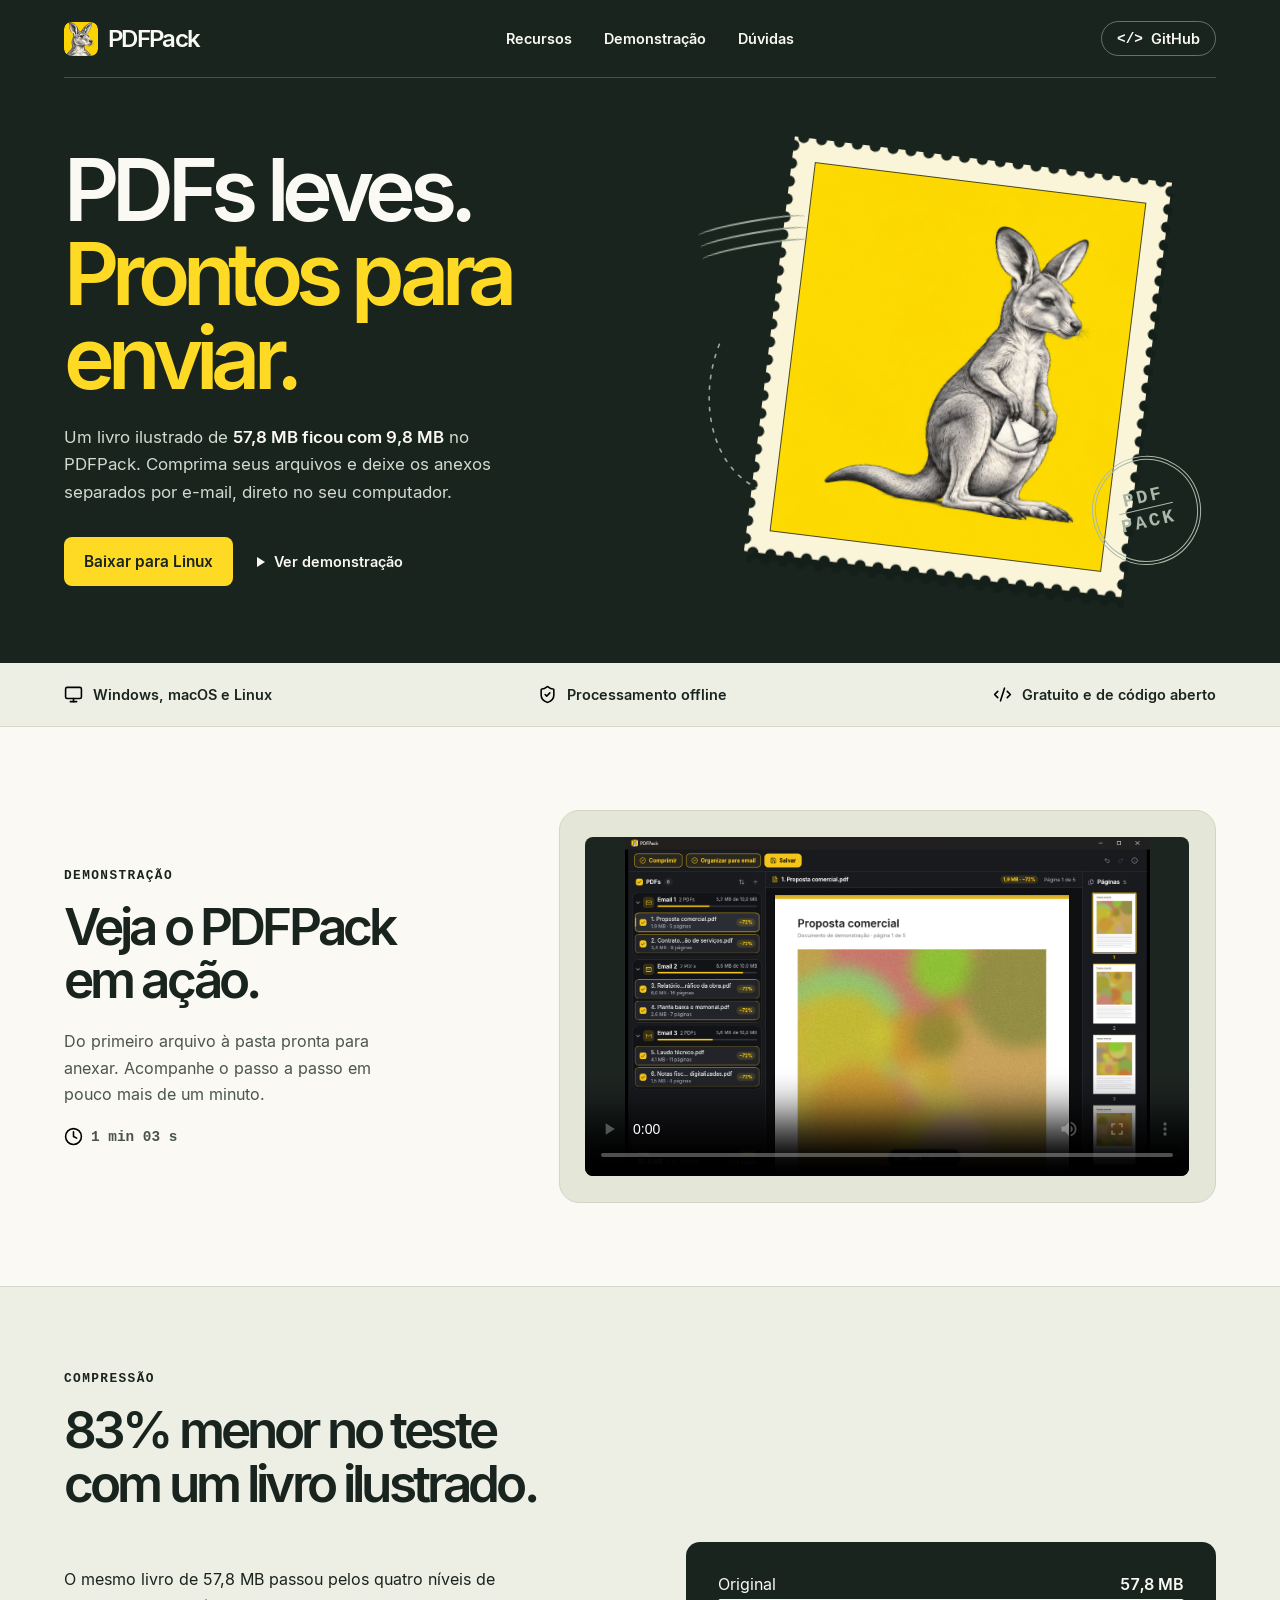
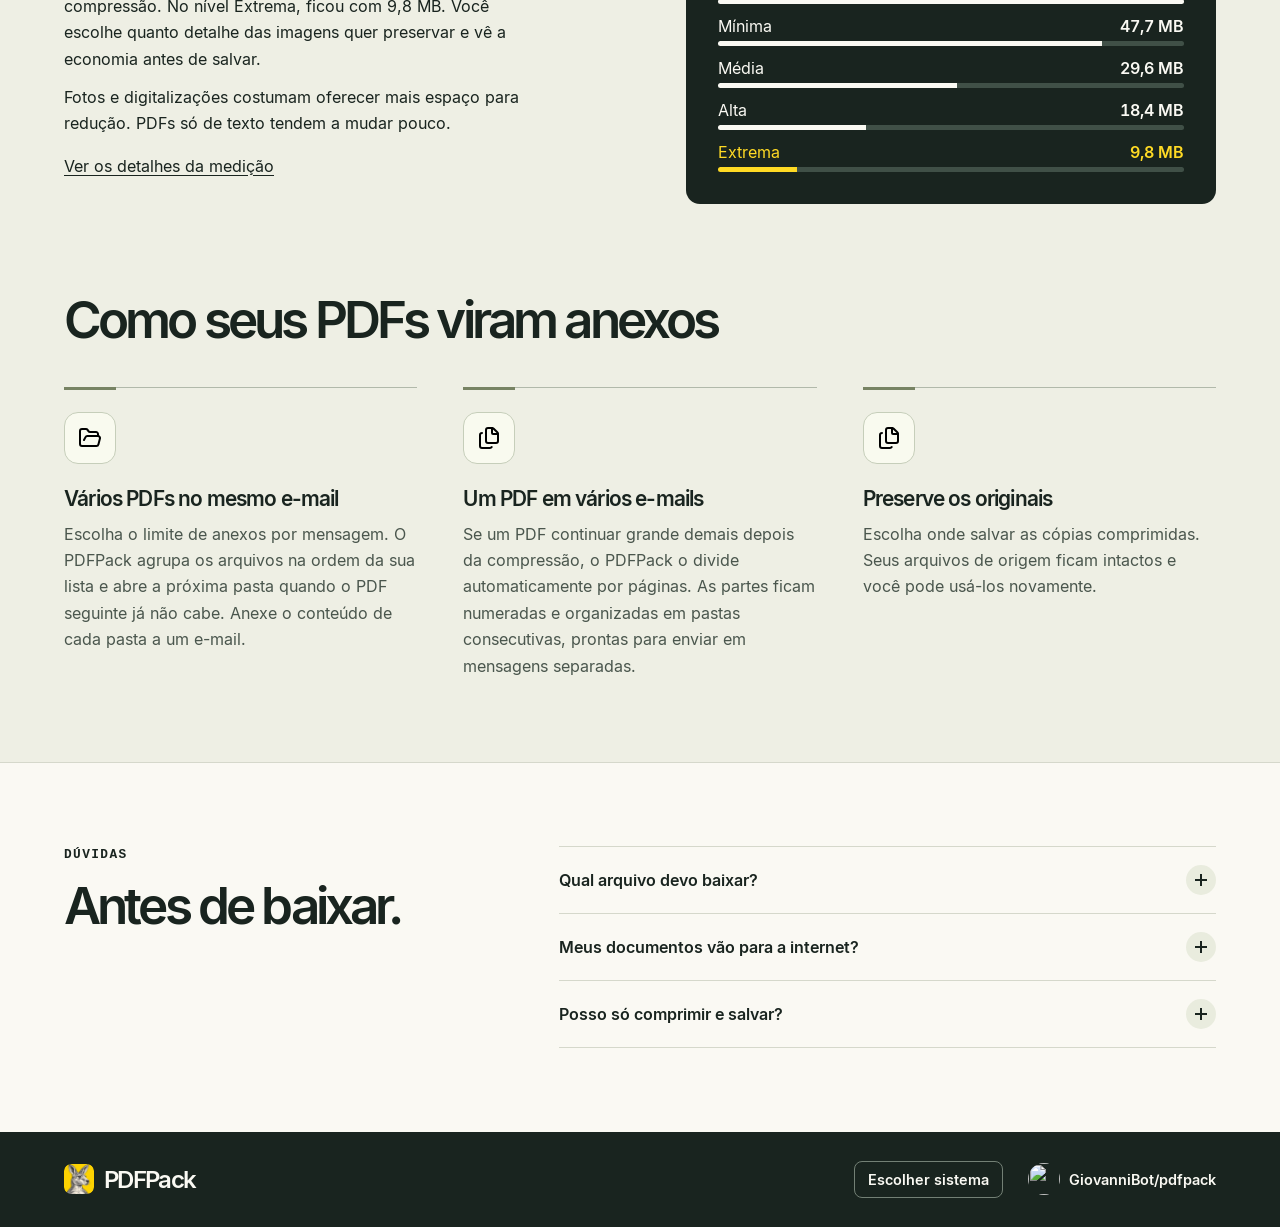
==== index.html @ 4683fce5 "Publica a landing page do PDFPack com demonstração e downloads" ====
<!doctype html>
<html lang="pt-BR">
<head>
  <meta charset="utf-8">
  <meta name="viewport" content="width=device-width, initial-scale=1">
  <meta name="theme-color" content="#19241f">
  <meta name="description" content="Comprima PDFs no Windows, macOS ou Linux. Agrupe vários anexos por e-mail ou divida automaticamente um PDF pesado em partes para enviar em mensagens separadas.">
  <title>PDFPack — PDFs prontos para enviar</title>
  <link rel="icon" href="media/icon.png">
  <link rel="stylesheet" href="styles.css">
  <script defer src="downloads.js"></script>
</head>
<body>
<a class="skip" href="#principal">Ir para o conteúdo</a>
<div class="top">
  <header class="wrap header">
    <a class="brand" href="#" aria-label="PDFPack, início"><img src="media/icon.png" alt="" width="34" height="34">PDFPack</a>
    <nav aria-label="Navegação principal"><a href="#recursos">Recursos</a><a href="#demonstracao">Demonstração</a><a href="#duvidas">Dúvidas</a></nav>
    <a class="repo" href="https://github.com/GiovanniBot/pdfpack"><span aria-hidden="true">&lt;/&gt;</span> GitHub</a>
  </header>
  <main id="principal" class="wrap hero">
    <div class="hero-copy">
      <h1>PDFs leves.<br><em>Prontos para <br>enviar.</em></h1>
      <p>Um livro ilustrado de <strong>57,8 MB ficou com 9,8 MB</strong> no PDFPack. Comprima seus arquivos e deixe os anexos separados por e-mail, direto no seu computador.</p>
      <div class="actions">
        <a class="button primary" id="device-download" href="#baixar">Baixar para computador</a>
        <a class="watch demo-link" href="#demonstracao"><i class="triangle" aria-hidden="true"></i>Ver demonstração</a>
      </div>
    </div>
    <div class="art" role="img" aria-label="Selo postal amarelo com o canguru do PDFPack guardando um envelope na bolsa">
      <svg class="postal-route" viewBox="0 0 480 370" aria-hidden="true" focusable="false">
        <path id="envelope-route" d="M18 164 C-11 239 30 317 94 300 S121 238 92 254 S86 346 203 346 Q320 346 405 309" fill="none" stroke="currentColor" stroke-width="1.5" stroke-dasharray="3 7" stroke-linecap="round"/>
        <g class="traveling-envelope">
          <rect x="-13" y="-9" width="26" height="18" rx="2" fill="#ffda24" stroke="#19241f" stroke-width="1.5"/>
          <path d="m-12-7 12 9 12-9" fill="none" stroke="#19241f" stroke-width="1.5"/>
        </g>
      </svg>
      <div class="stamp-shadow"><div class="stamp"><div class="stamp-print"></div></div></div>
      <div class="frank" aria-hidden="true"><span>PDF</span><b>PACK</b></div>
      <div class="waves" aria-hidden="true"><i></i><i></i><i></i></div>
    </div>
  </main>
</div>
<div class="specs"><div class="wrap spec-row">
  <span><img src="media/monitor.svg" alt="">Windows, macOS e Linux</span>
  <span><img src="media/shield-check.svg" alt="">Processamento offline</span>
  <span><img src="media/code-xml.svg" alt="">Gratuito e de código aberto</span>
</div></div>
<section class="section wrap demo" id="demonstracao" aria-labelledby="demo-title">
  <div class="section-copy"><p class="kicker">Demonstração</p><h2 id="demo-title">Veja o PDFPack <br>em ação.</h2><p>Do primeiro arquivo à pasta pronta para anexar. Acompanhe o passo a passo em pouco mais de um minuto.</p><span class="runtime"><img src="media/clock.svg" alt="">1 min 03 s</span></div>
  <div class="screen"><video controls playsinline preload="metadata" poster="media/emails.png" aria-label="Apresentação do PDFPack" src="media/pdfpack-apresentacao.mp4">Seu navegador não reproduz o vídeo. <a href="media/pdfpack-apresentacao.mp4">Abrir apresentação</a></video></div>
</section>
<section class="features" id="recursos" aria-labelledby="feature-title"><div class="wrap section">
  <p class="kicker">Compressão</p><h2 id="feature-title">83% menor no teste<br> com um livro ilustrado.</h2>
  <div class="compression-result">
    <div class="result-copy"><p>O mesmo livro de 57,8 MB passou pelos quatro níveis de compressão. No nível Extrema, ficou com 9,8 MB. Você escolhe quanto detalhe das imagens quer preservar e vê a economia antes de salvar.</p>
      <p>Fotos e digitalizações costumam oferecer mais espaço para redução. PDFs só de texto tendem a mudar pouco.</p>
      <a href="https://github.com/GiovanniBot/pdfpack/blob/b46be76/README.md#compress%C3%A3o" target="_blank" rel="noopener">Ver os detalhes da medição</a>
    </div>
    <dl class="size-chart" aria-label="Tamanho do mesmo livro antes e depois da compressão">
      <div style="--size:100%"><dt>Original</dt><dd>57,8 MB</dd></div>
      <div style="--size:82.5%"><dt>Mínima</dt><dd>47,7 MB</dd></div>
      <div style="--size:51.2%"><dt>Média</dt><dd>29,6 MB</dd></div>
      <div style="--size:31.8%"><dt>Alta</dt><dd>18,4 MB</dd></div>
      <div style="--size:17%"><dt>Extrema</dt><dd>9,8 MB</dd></div>
    </dl>
  </div>
  <h2>Como seus PDFs viram anexos</h2>
  <div class="feature-grid">
    <article><img src="media/folder-open.svg" alt=""><h3>Vários PDFs no mesmo e-mail</h3><p>Escolha o limite de anexos por mensagem. O PDFPack agrupa os arquivos na ordem da sua lista e abre a próxima pasta quando o PDF seguinte já não cabe. Anexe o conteúdo de cada pasta a um e-mail.</p></article>
    <article><img src="media/files.svg" alt=""><h3>Um PDF em vários e-mails</h3><p>Se um PDF continuar grande demais depois da compressão, o PDFPack o divide automaticamente por páginas. As partes ficam numeradas e organizadas em pastas consecutivas, prontas para enviar em mensagens separadas.</p></article>
    <article><img src="media/files.svg" alt=""><h3>Preserve os originais</h3><p>Escolha onde salvar as cópias comprimidas. Seus arquivos de origem ficam intactos e você pode usá-los novamente.</p></article>
  </div>
</div></section>
<section class="section wrap faq" id="duvidas" aria-labelledby="faq-title"><div><p class="kicker">Dúvidas</p><h2 id="faq-title">Antes de baixar.</h2></div>
  <div class="questions">
    <details><summary>Qual arquivo devo baixar?<span class="faq-icon" aria-hidden="true"></span></summary><div class="answer"><p>No Windows, abra o arquivo .exe. No macOS, descompacte o .zip para encontrar o PDFPack.app. No Linux x86_64, extraia o .tar.gz e siga as instruções incluídas no pacote.</p></div></details>
    <details><summary>Meus documentos vão para a internet?<span class="faq-icon" aria-hidden="true"></span></summary><div class="answer"><p>A compressão e a organização acontecem no seu computador. O aplicativo consulta a internet para verificar atualizações.</p></div></details>
    <details><summary>Posso só comprimir e salvar?<span class="faq-icon" aria-hidden="true"></span></summary><div class="answer"><p>Sim. Arraste os PDFs, escolha o nível de compressão e salve as cópias. A organização por e-mail é opcional.</p></div></details>
  </div>
</section>
<footer><div class="wrap foot">
  <a class="brand" href="#"><img src="media/icon.png" alt="" width="30" height="30">PDFPack</a>
  <form id="system-picker" action="https://github.com/GiovanniBot/pdfpack/releases/latest">
    <button id="baixar" type="submit">Escolher sistema</button>
  </form>
  <a class="footer-repo" href="https://github.com/GiovanniBot/pdfpack">
    <img src="https://avatars.githubusercontent.com/u/69661645?v=4&amp;s=80" width="32" height="32" alt="" loading="lazy">
    GiovanniBot/pdfpack
  </a>
</div></footer>
<dialog id="download-dialog" aria-labelledby="dialog-title">
  <div class="dialog-heading">
    <h2 id="dialog-title">Baixar PDFPack</h2>
    <form method="dialog"><button class="close-dialog" aria-label="Fechar">×</button></form>
  </div>
  <div class="platform-list">
    <a data-system="windows" href="https://github.com/GiovanniBot/pdfpack/releases/latest/download/pdfpack.exe"><strong>Windows</strong><span>.exe</span></a>
    <a data-system="macos" href="https://github.com/GiovanniBot/pdfpack/releases/latest/download/PDFPack-macos.zip"><strong>macOS</strong><span>.zip</span></a>
    <a data-system="linux" href="https://github.com/GiovanniBot/pdfpack/releases/latest/download/pdfpack-linux-x86_64.tar.gz"><strong>Linux</strong><span>x86_64 · .tar.gz</span></a>
  </div>
</dialog>
</body>
</html>
---- styles.css ----
@font-face{font-family:Inter;src:url(media/Inter-Regular.ttf) format('truetype');font-weight:400;font-display:swap}
@font-face{font-family:Inter;src:url(media/Inter-SemiBold.ttf) format('truetype');font-weight:600 900;font-display:swap}
:root{--ink:#19241f;--sun:#ffda24;--paper:#faf9f3;--rule:#d5d8cb;color:var(--ink);background:var(--paper);font-family:Inter,Arial,sans-serif}
*{box-sizing:border-box}body{margin:0}a{color:inherit;text-decoration:none}img{display:block}a:focus-visible,video:focus-visible{outline:2px solid currentColor;outline-offset:4px}
.skip{position:fixed;left:1rem;top:-5rem;background:white;color:#161a17;padding:.8rem;z-index:5}.skip:focus{top:.5rem}
.wrap{width:min(1220px,calc(100% - clamp(36px,10vw,160px)));margin-inline:auto}
.top,footer{background:var(--ink);color:var(--paper)}
.header,.foot,.brand,nav,.actions,.button,.watch,.spec-row,.spec-row span,.repo,.runtime{display:flex;align-items:center}
.header{min-height:78px;justify-content:space-between;border-bottom:1px solid #465149;gap:22px}
.brand{gap:10px;font-size:1.5rem;font-weight:700;letter-spacing:-.07em}.brand img{border-radius:7px}.header nav{gap:32px}
nav a,.repo,.watch,.foot>a:not(.brand){font-size:.9rem;font-weight:600}
nav a:hover,.watch:hover,.foot a:hover{color:var(--sun)}.repo{gap:8px;border:1px solid #687168;border-radius:100px;padding:8px 15px}.repo span{font-family:monospace}.repo:hover{border-color:var(--sun)}
.hero{display:grid;grid-template-columns:1.12fr 1fr;align-items:center;gap:5%;padding-block:clamp(42px,5.5vw,88px) clamp(48px,6vw,92px)}
h1,h2,h3,p{margin:0}h1,h2,h3{font-weight:650}h1{font-size:clamp(3.6rem,6.7vw,6.6rem);line-height:.98;letter-spacing:-.078em}h1 em{font-style:normal;color:var(--sun)}
.hero-copy>p,.section-copy>p:not(.kicker),article p,details p{line-height:1.65}.hero-copy>p{color:#d3d9ce;font-size:clamp(1rem,1.32vw,1.18rem);max-width:43ch;margin-top:23px}
.actions{gap:24px;flex-wrap:wrap;margin-top:30px}.button{justify-content:center;gap:12px;border-radius:8px;padding:15px 20px;font-weight:700;font-size:.96rem}.primary{background:var(--sun);color:var(--ink)}.primary:hover{background:#ffea77}.windows{width:15px;height:15px;background:conic-gradient(var(--ink) 0 0);mask:linear-gradient(to right,#000 43%,transparent 43% 54%,#000 54%) intersect,linear-gradient(to bottom,#000 43%,transparent 43% 54%,#000 54%)}
.watch{gap:9px}.triangle{height:0;width:0;border-block:5px solid transparent;border-left:8px solid currentColor}
.art{position:relative;aspect-ratio:1.23;display:grid;place-items:center;isolation:isolate}
.stamp-shadow{width:77%;max-width:380px;transform:rotate(7deg);filter:drop-shadow(4px 11px 0 #0d17135c)}
.stamp{padding:6%;background:#faf5d9;aspect-ratio:.91;mask:linear-gradient(#000 0 0) center/calc(100% - 18px) calc(100% - 18px) no-repeat,radial-gradient(circle at 0 50%,transparent 5px,#000 5.8px) left/52% 18px repeat-y,radial-gradient(circle at 100% 50%,transparent 5px,#000 5.8px) right/52% 18px repeat-y;
  /* Perforations repeat along each of the four paper edges. */
  mask:radial-gradient(circle at 9px 0,transparent 5px,#000 6px) 0 0/18px 100% repeat-x intersect,radial-gradient(circle at 9px 100%,transparent 5px,#000 6px) 0 0/18px 100% repeat-x intersect,radial-gradient(circle at 0 9px,transparent 5px,#000 6px) 0 0/100% 18px repeat-y intersect,radial-gradient(circle at 100% 9px,transparent 5px,#000 6px) 0 0/100% 18px repeat-y}
.stamp-print{height:100%;background:#ffd700 url(media/banner.png) left center/auto 100% no-repeat;border:1px solid #494721}
.frank{position:absolute;right:3%;bottom:3%;width:clamp(70px,8.5vw,132px);aspect-ratio:1;border:4px double currentColor;border-radius:50%;color:#a9b9a9;display:grid;place-content:center;text-align:center;transform:rotate(-13deg);font:600 clamp(.8rem,1.45vw,1.3rem)/1.15 monospace;letter-spacing:.15em;z-index:2}.frank b{border-top:1px solid;padding-top:3px}
.waves{position:absolute;left:0;top:15%;width:21%;transform:rotate(-10deg);color:#9aa99a}.waves i{display:block;height:12px;border-top:2px solid;border-radius:50%}
.specs{border-bottom:1px solid var(--rule);background:#eeefe4}.spec-row{justify-content:space-between;gap:24px;padding-block:22px}.spec-row span{gap:10px;font-size:.9rem;font-weight:600}.spec-row img,.runtime img{width:19px;height:19px}
.section{padding-block:clamp(50px,6.5vw,100px)}.demo,.faq{display:grid;grid-template-columns:.76fr 1.24fr;align-items:center;gap:8%}.kicker{text-transform:uppercase;letter-spacing:.11em;font:600 .8rem/1.4 monospace;margin-bottom:15px}
h2{font-size:clamp(2.4rem,4vw,4rem);letter-spacing:-.075em;line-height:1.04}.section-copy>p:not(.kicker){margin-top:22px;max-width:33ch;color:#4a564d}.runtime{gap:8px;margin-top:20px;color:#485448;font:600 .9rem monospace}.screen{background:#e4e7d7;border:1px solid #d3d6c6;padding:clamp(10px,2vw,30px);border-radius:20px}.screen video{display:block;width:100%;aspect-ratio:16/9;background:#1d2521;object-fit:contain;border-radius:8px}
.features{border-block:1px solid var(--rule);background:#eeefe4}.feature-grid{display:grid;grid-template-columns:repeat(3,1fr);gap:4%;margin-top:40px}article{border-top:1px solid #b1b9aa;padding-top:24px}article img{width:28px;height:28px;margin-bottom:22px}h3{font-size:1.3rem;letter-spacing:-.04em}article p,details p{margin-top:10px;color:#4a564d}.faq{align-items:start}.questions{border-top:1px solid var(--rule)}details{border-bottom:1px solid var(--rule);padding-block:20px}summary{cursor:pointer;display:flex;align-items:center;justify-content:space-between;gap:15px;font-weight:600}summary::-webkit-details-marker{display:none}details p{max-width:60ch}.foot{gap:25px;padding-block:29px}.foot .brand{margin-right:auto}
@media(max-width:850px){.wrap{width:90%}.actions{gap:16px}.hero{gap:2%}.spec-row{gap:12px}.spec-row span{font-size:.8rem}}
@media(max-width:680px){.header{min-height:64px;gap:8px}.header nav{gap:15px}.header nav a{font-size:.83rem}.header nav a:first-child,.header nav a:last-child{display:none}.repo{padding:6px 10px}.hero{grid-template-columns:1fr;padding-block:42px 32px}.art{width:min(84%,375px);justify-self:center;margin-top:24px}.hero h1{font-size:clamp(3.65rem,13vw,5rem)}.hero h1 em br{display:none}.hero h1 em br:after{content:' '}.actions{gap:20px}.spec-row{flex-wrap:wrap;justify-content:flex-start;gap:15px 22px;padding-block:18px}.demo,.faq,.feature-grid{grid-template-columns:1fr;gap:26px}.section-copy>p:not(.kicker){max-width:100%}.section-copy h2 br{display:none}.feature-grid{margin-top:26px}.foot{gap:14px;flex-wrap:wrap}.foot>a:not(.brand){font-size:.8rem}}
@media(max-width:375px){.actions{align-items:flex-start;flex-direction:column}.header .brand{font-size:1.25rem}.header nav{display:none}.hero h1{font-size:clamp(2.9rem,15vw,3.65rem)}}

@keyframes rise-into-place {
  from { opacity: .55; translate: 0 14px; }
  to { opacity: 1; translate: 0 0; }
}

@keyframes deliver-stamp {
  from { opacity: .25; translate: 12px -16px; rotate: -8deg; }
  72% { opacity: 1; translate: 0 2px; rotate: 1deg; }
  to { opacity: 1; translate: 0 0; rotate: 0deg; }
}

@keyframes apply-postmark {
  from { opacity: 0; scale: 1.16; }
  75% { opacity: 1; scale: .96; }
  to { opacity: 1; scale: 1; }
}

.postal-route {
  position: absolute;
  inset: 0;
  width: 100%;
  height: 100%;
  color: #9aa99a;
  pointer-events: none;
}
.traveling-envelope { opacity: 0; }
#baixar, .close-dialog {
  cursor: pointer;
  font: inherit;
  color: inherit;
}
#baixar {
  border: 1px solid #738075;
  border-radius: 8px;
  padding: 9px 13px;
  background: transparent;
  font-size: .9rem;
  font-weight: 600;
}
#baixar:hover { border-color: var(--sun); color: var(--sun); }
button:focus-visible { outline: 2px solid currentColor; outline-offset: 3px; }
#download-dialog {
  width: min(440px, calc(100% - 32px));
  padding: clamp(22px,4vw,32px);
  border: 1px solid var(--rule);
  border-radius: 18px;
  color: var(--ink);
  background: var(--paper);
  box-shadow: 0 20px 90px #101a1555;
}
#download-dialog::backdrop { background: #101b16ba; }
.dialog-heading, .platform-list a { display: flex; align-items: center; justify-content: space-between; gap: 12px; }
.dialog-heading h2 { font-size: 2rem; }
.close-dialog { border: 0; background: #e9ecde; border-radius: 50%; width: 36px; height: 36px; font-size: 1.5rem; }
.platform-list { display: grid; gap: 8px; margin-top: 24px; }
.platform-list a { padding: 14px; border: 1px solid var(--rule); border-radius: 8px; }
.platform-list a:is(:hover,:focus-visible) { background: var(--sun); }
.platform-list span { font-size: .85rem; }
.demo-link { width: fit-content; }
.footer-repo { display: inline-flex; align-items: center; gap: 9px; }
.footer-repo img { border-radius: 50%; object-fit: cover; }
.hero-copy strong { color: var(--paper); }
.compression-result {
  display: grid;
  grid-template-columns: 1fr 1fr;
  gap: 8%;
  margin-block: 32px clamp(56px,7vw,96px);
  align-items: center;
}
.result-copy { max-width: 48ch; line-height: 1.65; }
.result-copy p + p { margin-top: 12px; }
.result-copy a { display: inline-block; margin-top: 16px; text-decoration: underline; text-underline-offset: .2em; }
.size-chart { margin: 0; padding: clamp(18px,3vw,32px); background: var(--ink); color: var(--paper); border-radius: 14px; }
.size-chart div { display: grid; grid-template-columns: 1fr auto; gap: 5px; margin-bottom: 12px; }
.size-chart div:last-child { margin-bottom: 0; color: var(--sun); }
.size-chart dd { margin: 0; font-weight: 600; font-variant-numeric: tabular-nums; }
.size-chart div::after {
  content: "";
  grid-column: 1 / -1;
  height: 5px;
  border-radius: 4px;
  background: linear-gradient(to right,currentColor var(--size),#405047 var(--size));
}
@media(max-width:680px) { .compression-result { grid-template-columns: 1fr; gap: 22px; } }
.stamp-shadow { position: relative; }
.header nav a { position: relative; }
.header nav a::after {
  content: "";
  position: absolute;
  inset: auto 0 -5px;
  height: 2px;
  background: var(--sun);
  transform: scaleX(0);
  transform-origin: left;
}
.header nav a:is(:hover, :focus-visible)::after { transform: scaleX(1); }

.feature-grid article { position: relative; }
.feature-grid article > img {
  width: 52px;
  height: 52px;
  padding: 13px;
  border: 1px solid #c6ceba;
  border-radius: 14px;
  background: #f9faef;
}
.feature-grid article::before {
  content: "";
  position: absolute;
  inset: -1px auto auto 0;
  width: 52px;
  height: 3px;
  background: #778363;
  transform-origin: left;
}

.questions details { padding: 0; }
.questions summary { padding-block: 18px; }
.faq-icon {
  display: grid;
  place-items: center;
  width: 30px;
  height: 30px;
  flex: none;
  border-radius: 50%;
  background: #e9ecde;
}
.faq-icon::before, .faq-icon::after {
  content: "";
  grid-area: 1 / 1;
  width: 12px;
  border-top: 2px solid currentColor;
}
.faq-icon::after { transform: rotate(90deg); }
details[open] .faq-icon { background-color: var(--sun); }
details[open] .faq-icon::after { transform: rotate(0deg); }
.questions summary:focus-visible { outline: none; }
.questions summary:focus-visible .faq-icon { outline: 2px solid currentColor; outline-offset: 3px; }
.answer { min-height: 0; overflow: hidden; }
.answer p { margin: 0; padding: 0 40px 20px 0; }

@keyframes carry-envelope {
  0% { offset-distance: 0%; opacity: 0; }
  10%, 89% { opacity: 1; }
  100% { offset-distance: 100%; opacity: 0; }
}
@keyframes ink-stroke {
  from { clip-path: inset(0 100% 0 0); }
  to { clip-path: inset(0); }
}
@keyframes print-rule {
  from { transform: scaleX(0); }
  to { transform: scaleX(1); }
}
@keyframes lift-icon {
  from { scale: .87; rotate: -8deg; }
  to { scale: 1; rotate: 0deg; }
}

@media screen and (prefers-reduced-motion: no-preference) {
  html { scroll-behavior: smooth; }
  .hero-copy > * {
    animation: rise-into-place 500ms cubic-bezier(.2,.75,.3,1) backwards;
  }
  .hero-copy > p { animation-delay: 90ms; }
  .hero-copy > .actions { animation-delay: 155ms; }
  .stamp-shadow { animation: deliver-stamp 750ms cubic-bezier(.2,.72,.25,1) backwards; }
  .frank { animation: apply-postmark 310ms 1.75s backwards; }
  .traveling-envelope {
    transform-box: fill-box;
    offset-path: url(#envelope-route);
    offset-anchor: center;
    offset-rotate: auto;
    animation: carry-envelope 1.55s 220ms cubic-bezier(.32,.06,.45,1) both;
  }
  .waves i { animation: ink-stroke 350ms 1.75s backwards; }
  .waves i:nth-child(2) { animation-delay: 1.81s; }
  .waves i:nth-child(3) { animation-delay: 1.87s; }
  .header nav a::after { transition: transform 190ms ease-out; }

  .button, .repo, .triangle {
    transition: translate 170ms ease-out, background-color 170ms, border-color 170ms;
  }
  .button:active, .repo:active { translate: 0 1px; }
  .faq-icon { transition: background-color 220ms; }
  .faq-icon::after { transition: transform 220ms ease; }
  @supports selector(details::details-content) {
    .questions details::details-content {
      display: grid;
      grid-template-rows: 0fr;
      opacity: 0;
      transition: grid-template-rows 360ms cubic-bezier(.35,0,.25,1),
                  opacity 240ms ease,
                  content-visibility 360ms allow-discrete;
    }
    .questions details[open]::details-content { grid-template-rows: 1fr; opacity: 1; }
  }

  @media (hover: hover) and (pointer: fine) {
    .art { transition: rotate 320ms ease-out; }
    .art:hover { rotate: -2deg; }
    .button:hover, .repo:hover { translate: 0 -2px; }
    .watch:hover .triangle { translate: 3px 0; }
    .feature-grid article img { transition: background-color 230ms, translate 230ms; }
    .feature-grid article:hover img { background-color: var(--sun); translate: 0 -3px; }
  }

  @supports (animation-timeline: view()) and (animation-range: entry 0% entry 80%) {
    .section-copy, .feature-grid article, .faq > div:first-child {
      animation: rise-into-place linear both;
      animation-timeline: view();
      animation-range: entry 0% entry 80%;
    }
    .feature-grid article::before, .feature-grid article img {
      animation: print-rule linear both;
      animation-timeline: view();
      animation-range: entry 0% cover 20%;
    }
    .feature-grid article img { animation-name: lift-icon; }
  }
}
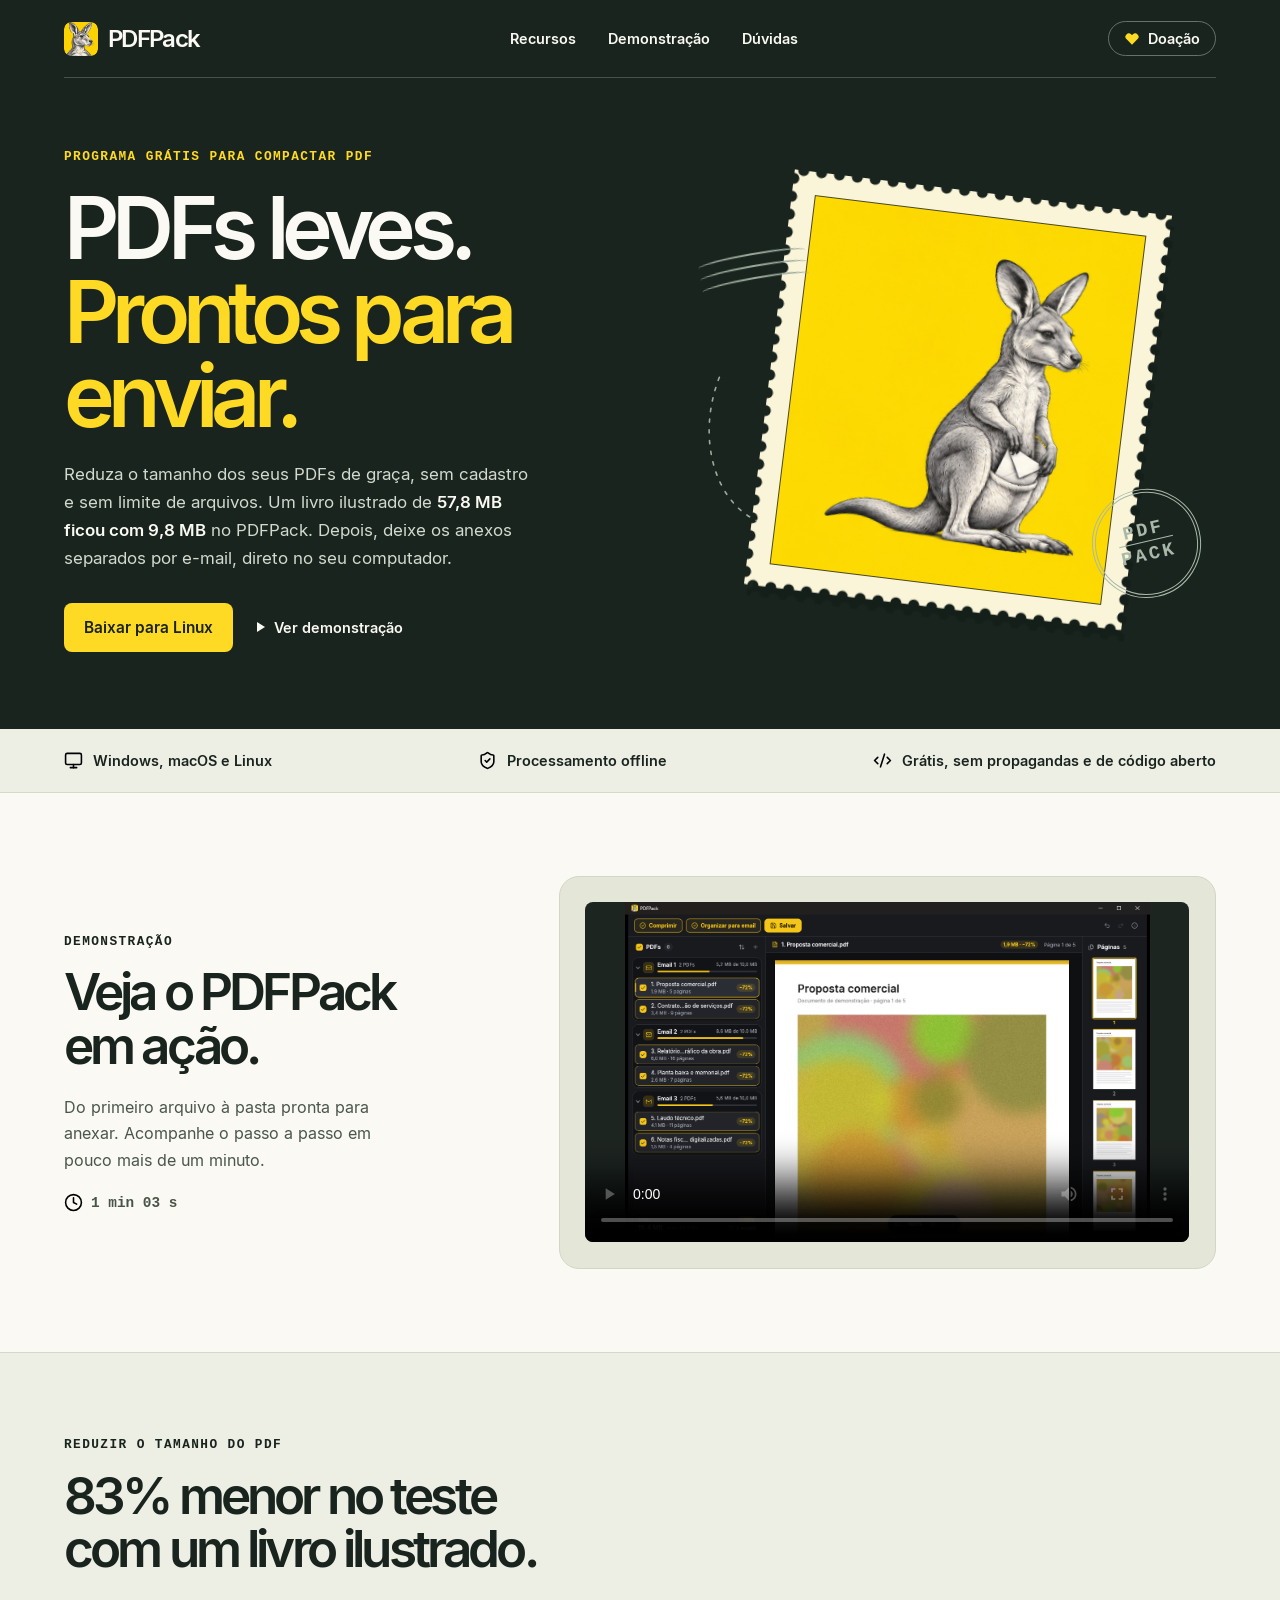
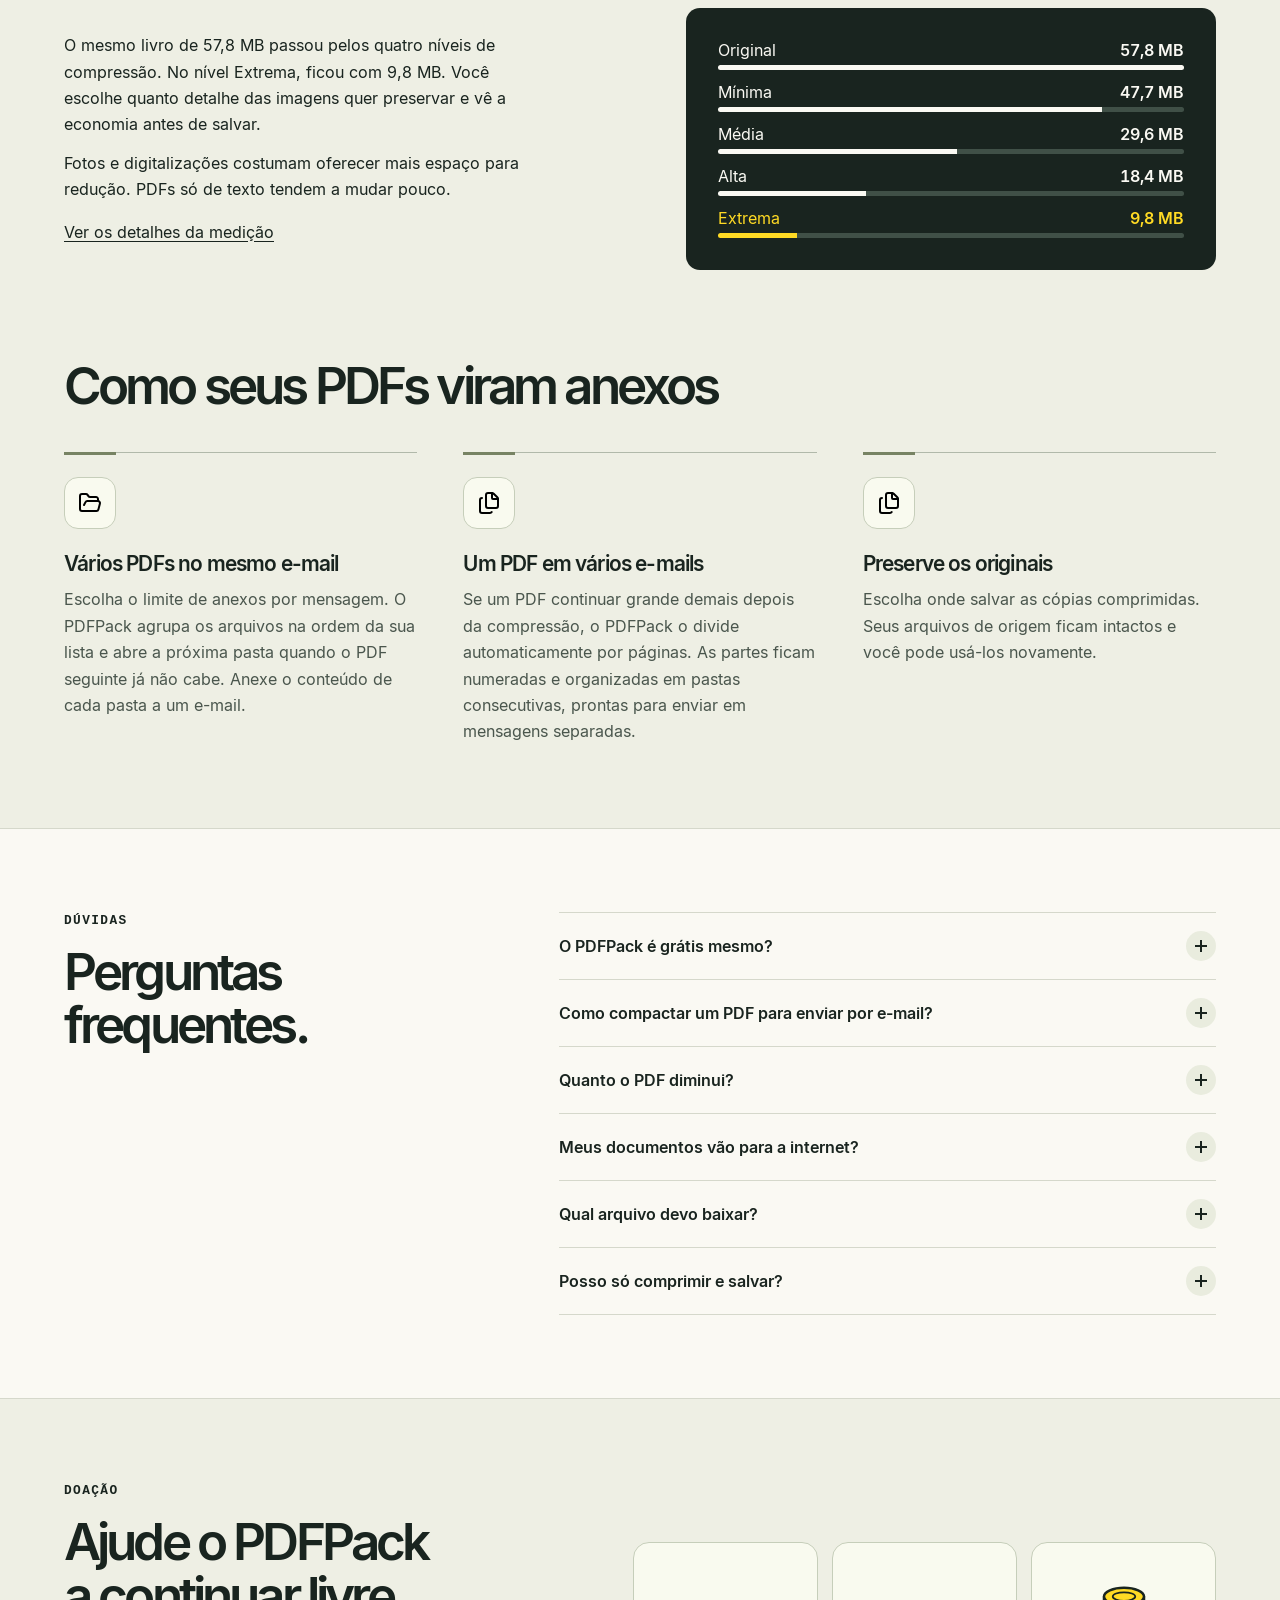
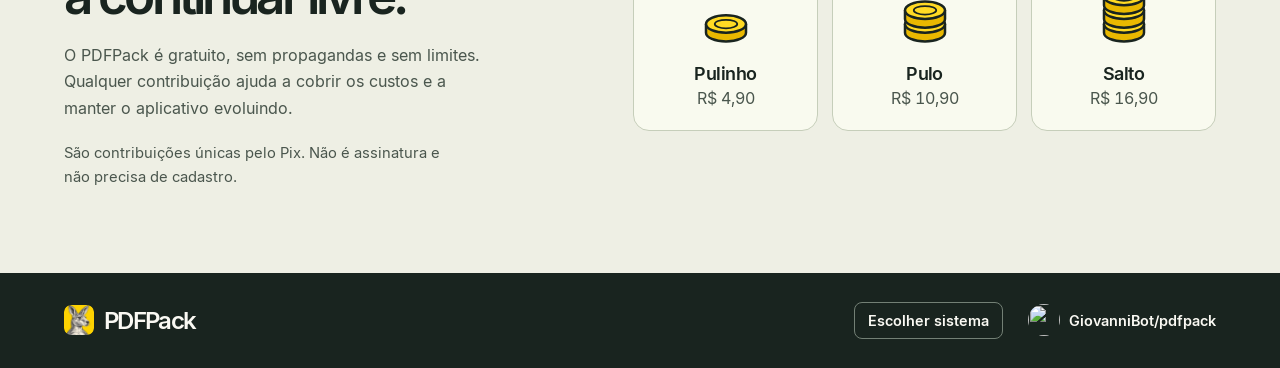
==== commit d0a8b3e7: "Doação pelo Pix e SEO para compactar PDF grátis Co-Authored-By: Claude Opus 5.5 <noreply@anthropic.c" ====
--- a/index.html
+++ b/index.html
@@ -4,11 +4,125 @@
   <meta charset="utf-8">
   <meta name="viewport" content="width=device-width, initial-scale=1">
   <meta name="theme-color" content="#19241f">
-  <meta name="description" content="Comprima PDFs no Windows, macOS ou Linux. Agrupe vários anexos por e-mail ou divida automaticamente um PDF pesado em partes para enviar em mensagens separadas.">
-  <title>PDFPack — PDFs prontos para enviar</title>
+  <title>Compactar PDF grátis no computador, sem limites | PDFPack</title>
+  <meta name="description" content="Programa grátis para compactar e reduzir PDF no Windows, Mac e Linux. Sem limite de arquivos, sem cadastro e offline: seus PDFs não saem do computador.">
+  <meta name="robots" content="index, follow, max-image-preview:large">
+  <link rel="canonical" href="https://giovannibot.github.io/pdfpack/">
+  <meta property="og:type" content="website">
+  <meta property="og:locale" content="pt_BR">
+  <meta property="og:site_name" content="PDFPack">
+  <meta property="og:url" content="https://giovannibot.github.io/pdfpack/">
+  <meta property="og:title" content="PDFPack: compactar PDF grátis, sem limites">
+  <meta property="og:description" content="Reduza o tamanho dos seus PDFs no computador, de graça e sem cadastro, e deixe os anexos prontos para o e-mail.">
+  <meta property="og:image" content="https://giovannibot.github.io/pdfpack/media/compartilhar.png">
+  <meta property="og:image:width" content="1200">
+  <meta property="og:image:height" content="630">
+  <meta property="og:image:alt" content="O canguru do PDFPack ao lado do nome: PDFs leves, prontos para enviar por e-mail">
+  <meta name="twitter:card" content="summary_large_image">
   <link rel="icon" href="media/icon.png">
+  <link rel="apple-touch-icon" href="media/icon.png">
+  <script type="application/ld+json">
+[
+ {
+  "@context": "https://schema.org",
+  "@type": "SoftwareApplication",
+  "name": "PDFPack",
+  "alternateName": "PDFPack — compactador de PDF grátis",
+  "description": "Programa grátis para compactar e reduzir PDF no Windows, Mac e Linux. Sem limite de arquivos, sem cadastro e offline: seus PDFs não saem do computador.",
+  "url": "https://giovannibot.github.io/pdfpack/",
+  "applicationCategory": "UtilitiesApplication",
+  "operatingSystem": "Windows, macOS, Linux",
+  "inLanguage": "pt-BR",
+  "isAccessibleForFree": true,
+  "offers": {
+   "@type": "Offer",
+   "price": "0",
+   "priceCurrency": "BRL"
+  },
+  "downloadUrl": "https://github.com/GiovanniBot/pdfpack/releases/latest",
+  "image": "https://giovannibot.github.io/pdfpack/media/icon.png",
+  "screenshot": "https://giovannibot.github.io/pdfpack/media/emails.png",
+  "license": "https://github.com/GiovanniBot/pdfpack/blob/main/LICENSE-MIT",
+  "featureList": [
+   "Compactar PDF sem perder a leitura",
+   "Reduzir o tamanho de vários PDFs de uma vez",
+   "Quatro níveis de compressão",
+   "Separar anexos pelo limite do e-mail",
+   "Dividir um PDF grande em partes",
+   "Funciona offline"
+  ]
+ },
+ {
+  "@context": "https://schema.org",
+  "@type": "VideoObject",
+  "name": "Como compactar PDF com o PDFPack",
+  "description": "Do primeiro arquivo à pasta pronta para anexar: compactar PDFs, organizar por e-mail e salvar.",
+  "thumbnailUrl": "https://giovannibot.github.io/pdfpack/media/emails.png",
+  "uploadDate": "2026-11-18",
+  "duration": "PT1M3S",
+  "contentUrl": "https://giovannibot.github.io/pdfpack/media/pdfpack-apresentacao.mp4",
+  "inLanguage": "pt-BR"
+ },
+ {
+  "@context": "https://schema.org",
+  "@type": "FAQPage",
+  "mainEntity": [
+   {
+    "@type": "Question",
+    "name": "O PDFPack é grátis mesmo?",
+    "acceptedAnswer": {
+     "@type": "Answer",
+     "text": "Sim. O PDFPack é gratuito e de código aberto: sem propagandas, sem marca d’água, sem cadastro e sem limite de arquivos ou de tamanho. Quem quiser pode apoiar com uma doação pelo Pix, mas nada fica bloqueado sem ela."
+    }
+   },
+   {
+    "@type": "Question",
+    "name": "Como compactar um PDF para enviar por e-mail?",
+    "acceptedAnswer": {
+     "@type": "Answer",
+     "text": "Abra o PDFPack e arraste seus PDFs para a janela. Clique em Comprimir, escolha o nível (Mínima, Média, Alta ou Extrema) e veja quanto cada arquivo diminuiu. Se quiser, use Organizar para email para separar os anexos pelo limite do seu e-mail. Por fim, clique em Salvar."
+    }
+   },
+   {
+    "@type": "Question",
+    "name": "Quanto o PDF diminui?",
+    "acceptedAnswer": {
+     "@type": "Answer",
+     "text": "Depende do conteúdo. PDFs com fotos e páginas digitalizadas costumam diminuir bastante: um livro ilustrado de 57,8 MB ficou com 9,8 MB no nível Extrema. PDFs só de texto já são leves e mudam pouco."
+    }
+   },
+   {
+    "@type": "Question",
+    "name": "Meus documentos vão para a internet?",
+    "acceptedAnswer": {
+     "@type": "Answer",
+     "text": "Não. A compressão e a organização acontecem no seu computador, sem enviar seus PDFs para nenhum site. O aplicativo só consulta a internet para verificar atualizações."
+    }
+   },
+   {
+    "@type": "Question",
+    "name": "Qual arquivo devo baixar?",
+    "acceptedAnswer": {
+     "@type": "Answer",
+     "text": "No Windows, abra o arquivo .exe. No macOS, descompacte o .zip para encontrar o PDFPack.app. No Linux x86_64, extraia o .tar.gz e siga as instruções incluídas no pacote."
+    }
+   },
+   {
+    "@type": "Question",
+    "name": "Posso só comprimir e salvar?",
+    "acceptedAnswer": {
+     "@type": "Answer",
+     "text": "Sim. Arraste os PDFs, escolha o nível de compressão e salve as cópias. A organização por e-mail é opcional, e seus arquivos originais ficam intactos."
+    }
+   }
+  ]
+ }
+]
+  </script>
   <link rel="stylesheet" href="styles.css">
   <script defer src="downloads.js"></script>
+  <script defer src="doacao-dados.js"></script>
+  <script defer src="doacao.js"></script>
 </head>
 <body>
 <a class="skip" href="#principal">Ir para o conteúdo</a>
@@ -16,12 +130,12 @@
   <header class="wrap header">
     <a class="brand" href="#" aria-label="PDFPack, início"><img src="media/icon.png" alt="" width="34" height="34">PDFPack</a>
     <nav aria-label="Navegação principal"><a href="#recursos">Recursos</a><a href="#demonstracao">Demonstração</a><a href="#duvidas">Dúvidas</a></nav>
-    <a class="repo" href="https://github.com/GiovanniBot/pdfpack"><span aria-hidden="true">&lt;/&gt;</span> GitHub</a>
+    <a class="repo donate" href="#doacao"><svg viewBox="0 0 24 24" width="16" height="16" aria-hidden="true"><path d="M12 20.5 3.6 12.1a5 5 0 0 1 7.07-7.07L12 6.36l1.33-1.33a5 5 0 0 1 7.07 7.07Z" fill="currentColor"/></svg>Doação</a>
   </header>
   <main id="principal" class="wrap hero">
     <div class="hero-copy">
-      <h1>PDFs leves.<br><em>Prontos para <br>enviar.</em></h1>
-      <p>Um livro ilustrado de <strong>57,8 MB ficou com 9,8 MB</strong> no PDFPack. Comprima seus arquivos e deixe os anexos separados por e-mail, direto no seu computador.</p>
+      <h1><span class="eyebrow">Programa grátis para compactar PDF</span> PDFs leves.<br><em>Prontos para <br>enviar.</em></h1>
+      <p>Reduza o tamanho dos seus PDFs de graça, sem cadastro e sem limite de arquivos. Um livro ilustrado de <strong>57,8 MB ficou com 9,8 MB</strong> no PDFPack. Depois, deixe os anexos separados por e-mail, direto no seu computador.</p>
       <div class="actions">
         <a class="button primary" id="device-download" href="#baixar">Baixar para computador</a>
         <a class="watch demo-link" href="#demonstracao"><i class="triangle" aria-hidden="true"></i>Ver demonstração</a>
@@ -44,14 +158,14 @@
 <div class="specs"><div class="wrap spec-row">
   <span><img src="media/monitor.svg" alt="">Windows, macOS e Linux</span>
   <span><img src="media/shield-check.svg" alt="">Processamento offline</span>
-  <span><img src="media/code-xml.svg" alt="">Gratuito e de código aberto</span>
+  <span><img src="media/code-xml.svg" alt="">Grátis, sem propagandas e de código aberto</span>
 </div></div>
 <section class="section wrap demo" id="demonstracao" aria-labelledby="demo-title">
   <div class="section-copy"><p class="kicker">Demonstração</p><h2 id="demo-title">Veja o PDFPack <br>em ação.</h2><p>Do primeiro arquivo à pasta pronta para anexar. Acompanhe o passo a passo em pouco mais de um minuto.</p><span class="runtime"><img src="media/clock.svg" alt="">1 min 03 s</span></div>
-  <div class="screen"><video controls playsinline preload="metadata" poster="media/emails.png" aria-label="Apresentação do PDFPack" src="media/pdfpack-apresentacao.mp4">Seu navegador não reproduz o vídeo. <a href="media/pdfpack-apresentacao.mp4">Abrir apresentação</a></video></div>
+  <div class="screen"><video controls playsinline preload="metadata" poster="media/emails.png" aria-label="Vídeo: como compactar PDF com o PDFPack" src="media/pdfpack-apresentacao.mp4">Seu navegador não reproduz o vídeo. <a href="media/pdfpack-apresentacao.mp4">Abrir apresentação</a></video></div>
 </section>
 <section class="features" id="recursos" aria-labelledby="feature-title"><div class="wrap section">
-  <p class="kicker">Compressão</p><h2 id="feature-title">83% menor no teste<br> com um livro ilustrado.</h2>
+  <p class="kicker">Reduzir o tamanho do PDF</p><h2 id="feature-title">83% menor no teste<br> com um livro ilustrado.</h2>
   <div class="compression-result">
     <div class="result-copy"><p>O mesmo livro de 57,8 MB passou pelos quatro níveis de compressão. No nível Extrema, ficou com 9,8 MB. Você escolhe quanto detalhe das imagens quer preservar e vê a economia antes de salvar.</p>
       <p>Fotos e digitalizações costumam oferecer mais espaço para redução. PDFs só de texto tendem a mudar pouco.</p>
@@ -72,13 +186,23 @@
     <article><img src="media/files.svg" alt=""><h3>Preserve os originais</h3><p>Escolha onde salvar as cópias comprimidas. Seus arquivos de origem ficam intactos e você pode usá-los novamente.</p></article>
   </div>
 </div></section>
-<section class="section wrap faq" id="duvidas" aria-labelledby="faq-title"><div><p class="kicker">Dúvidas</p><h2 id="faq-title">Antes de baixar.</h2></div>
+<section class="section wrap faq" id="duvidas" aria-labelledby="faq-title"><div><p class="kicker">Dúvidas</p><h2 id="faq-title">Perguntas frequentes.</h2></div>
   <div class="questions">
+    <details><summary>O PDFPack é grátis mesmo?<span class="faq-icon" aria-hidden="true"></span></summary><div class="answer"><p>Sim. O PDFPack é gratuito e de código aberto: sem propagandas, sem marca d’água, sem cadastro e sem limite de arquivos ou de tamanho. Quem quiser pode apoiar com uma doação pelo Pix, mas nada fica bloqueado sem ela.</p></div></details>
+    <details><summary>Como compactar um PDF para enviar por e-mail?<span class="faq-icon" aria-hidden="true"></span></summary><div class="answer"><p>Abra o PDFPack e arraste seus PDFs para a janela. Clique em Comprimir, escolha o nível (Mínima, Média, Alta ou Extrema) e veja quanto cada arquivo diminuiu. Se quiser, use Organizar para email para separar os anexos pelo limite do seu e-mail. Por fim, clique em Salvar.</p></div></details>
+    <details><summary>Quanto o PDF diminui?<span class="faq-icon" aria-hidden="true"></span></summary><div class="answer"><p>Depende do conteúdo. PDFs com fotos e páginas digitalizadas costumam diminuir bastante: um livro ilustrado de 57,8 MB ficou com 9,8 MB no nível Extrema. PDFs só de texto já são leves e mudam pouco.</p></div></details>
+    <details><summary>Meus documentos vão para a internet?<span class="faq-icon" aria-hidden="true"></span></summary><div class="answer"><p>Não. A compressão e a organização acontecem no seu computador, sem enviar seus PDFs para nenhum site. O aplicativo só consulta a internet para verificar atualizações.</p></div></details>
     <details><summary>Qual arquivo devo baixar?<span class="faq-icon" aria-hidden="true"></span></summary><div class="answer"><p>No Windows, abra o arquivo .exe. No macOS, descompacte o .zip para encontrar o PDFPack.app. No Linux x86_64, extraia o .tar.gz e siga as instruções incluídas no pacote.</p></div></details>
-    <details><summary>Meus documentos vão para a internet?<span class="faq-icon" aria-hidden="true"></span></summary><div class="answer"><p>A compressão e a organização acontecem no seu computador. O aplicativo consulta a internet para verificar atualizações.</p></div></details>
-    <details><summary>Posso só comprimir e salvar?<span class="faq-icon" aria-hidden="true"></span></summary><div class="answer"><p>Sim. Arraste os PDFs, escolha o nível de compressão e salve as cópias. A organização por e-mail é opcional.</p></div></details>
+    <details><summary>Posso só comprimir e salvar?<span class="faq-icon" aria-hidden="true"></span></summary><div class="answer"><p>Sim. Arraste os PDFs, escolha o nível de compressão e salve as cópias. A organização por e-mail é opcional, e seus arquivos originais ficam intactos.</p></div></details>
   </div>
 </section>
+<section class="support" id="doacao" aria-labelledby="support-title"><div class="wrap section support-grid">
+  <div class="support-copy"><p class="kicker">Doação</p><h2 id="support-title">Ajude o PDFPack <br>a continuar livre.</h2>
+    <p>O PDFPack é gratuito, sem propagandas e sem limites. Qualquer contribuição ajuda a cobrir os custos e a manter o aplicativo evoluindo.</p>
+    <p class="support-note">São contribuições únicas pelo Pix. Não é assinatura e não precisa de cadastro.</p>
+  </div>
+  <div class="tiers" id="tiers"><noscript><p>Ative o JavaScript para ver os códigos Pix da doação.</p></noscript></div>
+</div></section>
 <footer><div class="wrap foot">
   <a class="brand" href="#"><img src="media/icon.png" alt="" width="30" height="30">PDFPack</a>
   <form id="system-picker" action="https://github.com/GiovanniBot/pdfpack/releases/latest">
@@ -100,5 +224,23 @@
     <a data-system="linux" href="https://github.com/GiovanniBot/pdfpack/releases/latest/download/pdfpack-linux-x86_64.tar.gz"><strong>Linux</strong><span>x86_64 · .tar.gz</span></a>
   </div>
 </dialog>
+<dialog id="pix-dialog" aria-labelledby="pix-title">
+  <div class="dialog-heading">
+    <h2 id="pix-title">Doar pelo Pix</h2>
+    <form method="dialog"><button class="close-dialog" aria-label="Fechar">×</button></form>
+  </div>
+  <p class="pix-amount"><strong id="pix-name"></strong><span id="pix-price"></span></p>
+  <div class="pix-body">
+    <div class="pix-qr" id="pix-qr" role="img" aria-label="QR code do Pix"></div>
+    <ol class="pix-steps">
+      <li>Abra o aplicativo do seu banco.</li>
+      <li>Escolha <b>Pix</b> e depois <b>Ler QR code</b>.</li>
+      <li>Confira o valor e o nome <b id="pix-receiver"></b> e confirme.</li>
+    </ol>
+  </div>
+  <label class="pix-copy-label" for="pix-code">Ou use o Pix copia e cola</label>
+  <div class="pix-copy"><input id="pix-code" readonly><button type="button" id="pix-copy">Copiar código</button></div>
+  <p class="pix-thanks" aria-live="polite" id="pix-status">Obrigado por apoiar o PDFPack.</p>
+</dialog>
 </body>
 </html>
--- a/styles.css
+++ b/styles.css
@@ -252,3 +252,51 @@
     .feature-grid article img { animation-name: lift-icon; }
   }
 }
+
+/* Doação */
+.repo.donate svg { color: var(--sun); }
+.repo.donate:hover { background: var(--sun); color: var(--ink); }
+.repo.donate:hover svg { color: var(--ink); }
+.support { border-top: 1px solid var(--rule); background: #eeefe4; }
+.support-grid { display: grid; grid-template-columns: .9fr 1.1fr; align-items: center; gap: 8%; }
+.support-copy p:not(.kicker) { margin-top: 20px; max-width: 42ch; line-height: 1.65; color: #4a564d; }
+.support-copy .support-note { margin-top: 12px; font-size: .92rem; }
+.tiers { display: grid; grid-template-columns: repeat(3, 1fr); gap: 14px; }
+.tier {
+  display: grid; justify-items: center; gap: 4px;
+  padding: 26px 10px 22px;
+  border: 1px solid #c6ceba; border-radius: 16px;
+  background: #f9faef; color: inherit; font: inherit; cursor: pointer;
+  transition: translate .15s, border-color .15s, background .15s;
+}
+.tier svg { margin-bottom: 10px; }
+.tier strong { font-size: 1.12rem; letter-spacing: -.03em; }
+.tier span { font-variant-numeric: tabular-nums; color: #4a564d; }
+.tier:is(:hover, :focus-visible) { translate: 0 -3px; border-color: var(--ink); background: #fffbe0; }
+#pix-dialog {
+  width: min(520px, calc(100% - 32px));
+  padding: clamp(22px,4vw,32px);
+  border: 1px solid var(--rule); border-radius: 18px;
+  color: var(--ink); background: var(--paper);
+  box-shadow: 0 20px 90px #101a1555;
+}
+#pix-dialog::backdrop { background: #101b16ba; }
+.pix-amount { display: flex; align-items: baseline; gap: 10px; margin-top: 14px; }
+.pix-amount strong { font-size: 1.15rem; }
+.pix-amount span { font-size: 1.15rem; font-variant-numeric: tabular-nums; color: #4a564d; }
+.pix-body { display: grid; grid-template-columns: 200px 1fr; gap: 22px; align-items: center; margin-top: 16px; }
+.pix-qr { border: 1px solid var(--rule); border-radius: 12px; overflow: hidden; background: #fff; }
+.pix-qr svg { display: block; width: 100%; height: auto; }
+.pix-steps { margin: 0; padding-left: 1.2em; line-height: 1.55; color: #36413a; }
+.pix-steps li + li { margin-top: 8px; }
+.pix-copy-label { display: block; margin-top: 20px; font-size: .85rem; font-weight: 600; }
+.pix-copy { display: flex; gap: 8px; margin-top: 6px; }
+.pix-copy input { flex: 1; min-width: 0; padding: 11px 12px; border: 1px solid var(--rule); border-radius: 8px; background: #fff; font: .8rem monospace; color: #36413a; }
+.pix-copy button { padding: 11px 16px; border: 0; border-radius: 8px; background: var(--sun); color: var(--ink); font: inherit; font-weight: 700; font-size: .9rem; cursor: pointer; white-space: nowrap; }
+.pix-copy button:hover { background: #ffea77; }
+.pix-thanks { margin-top: 14px; font-size: .88rem; color: #4a564d; min-height: 1.4em; }
+@media(max-width:850px) { .support-grid { grid-template-columns: 1fr; gap: 28px; } }
+@media(max-width:480px) { .pix-body { grid-template-columns: 1fr; justify-items: center; } .pix-qr { width: 210px; } .tier { padding: 18px 4px 16px; } .tier svg { width: 46px; height: 62px; } }
+
+/* SEO: a frase do topo diz o que o programa faz */
+.hero h1 .eyebrow{display:block;margin-bottom:20px;font:600 .8rem/1.4 monospace;letter-spacing:.11em;text-transform:uppercase;color:var(--sun)}
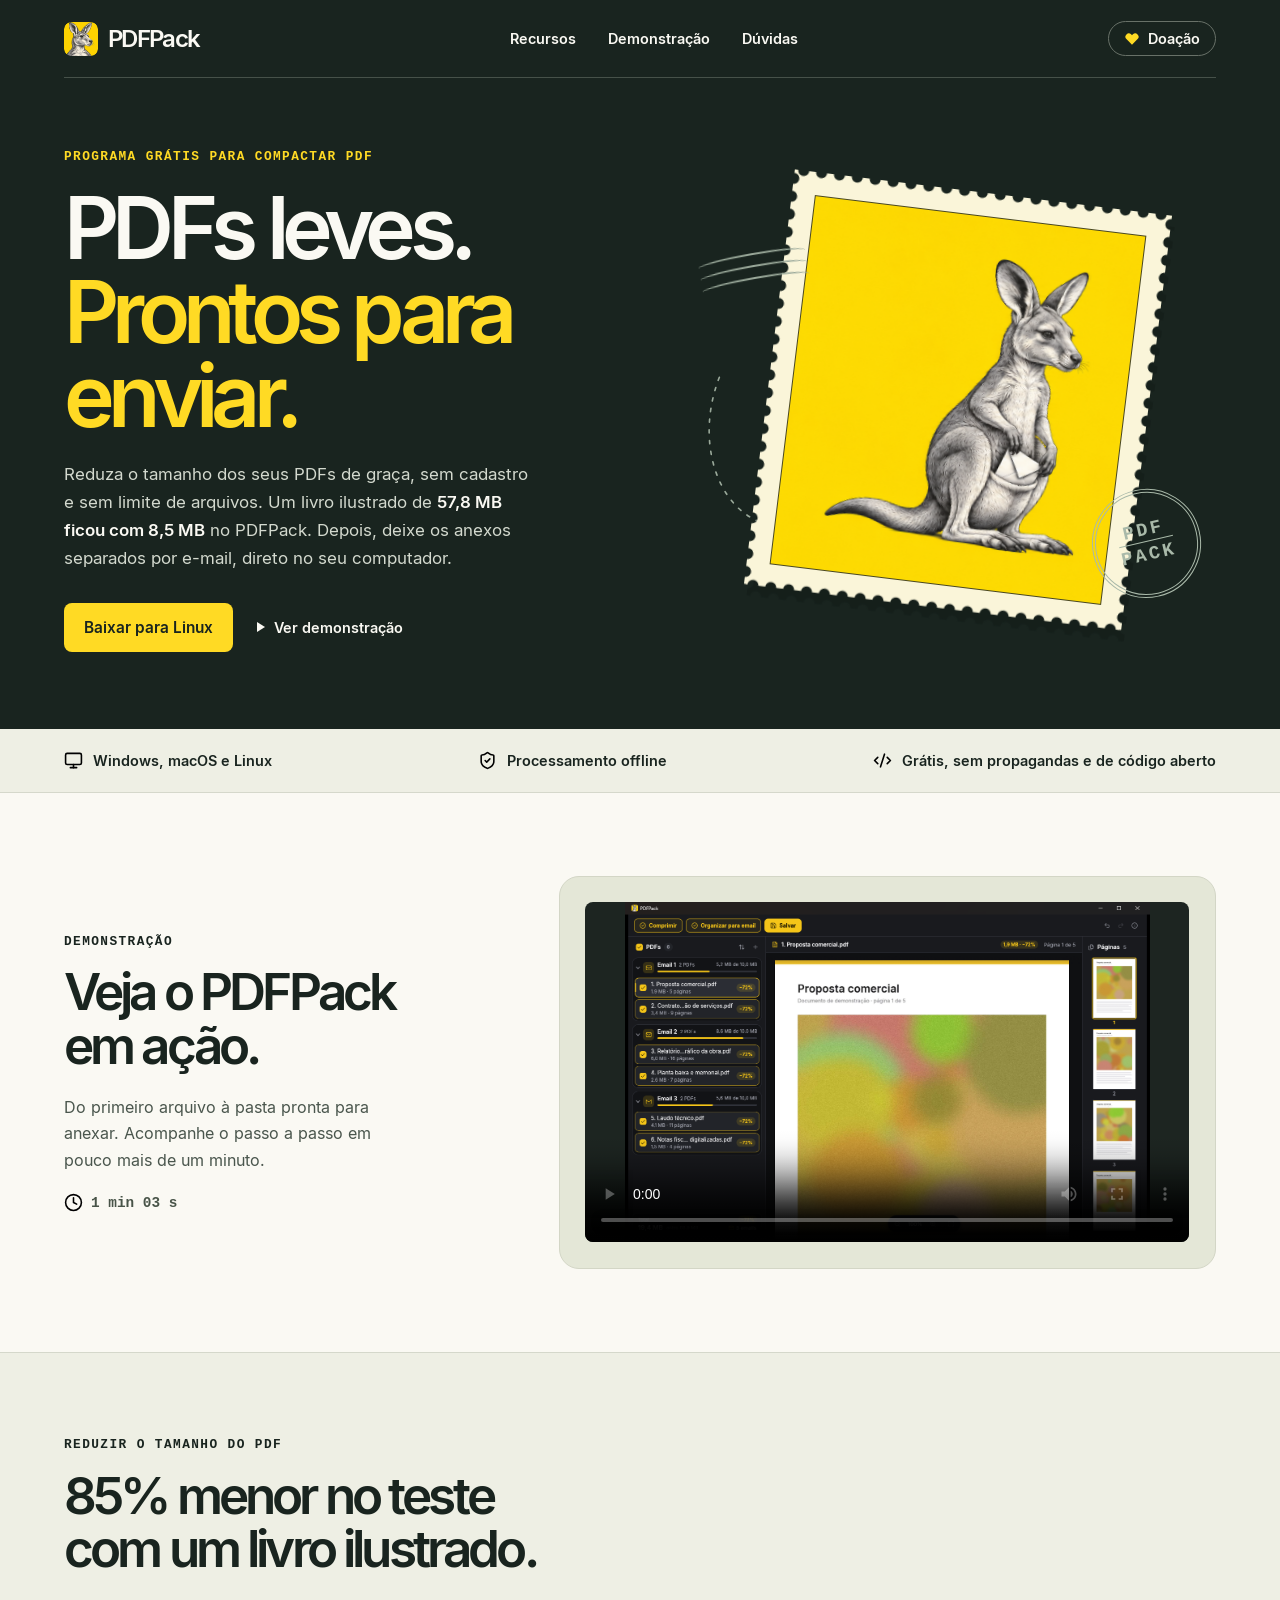
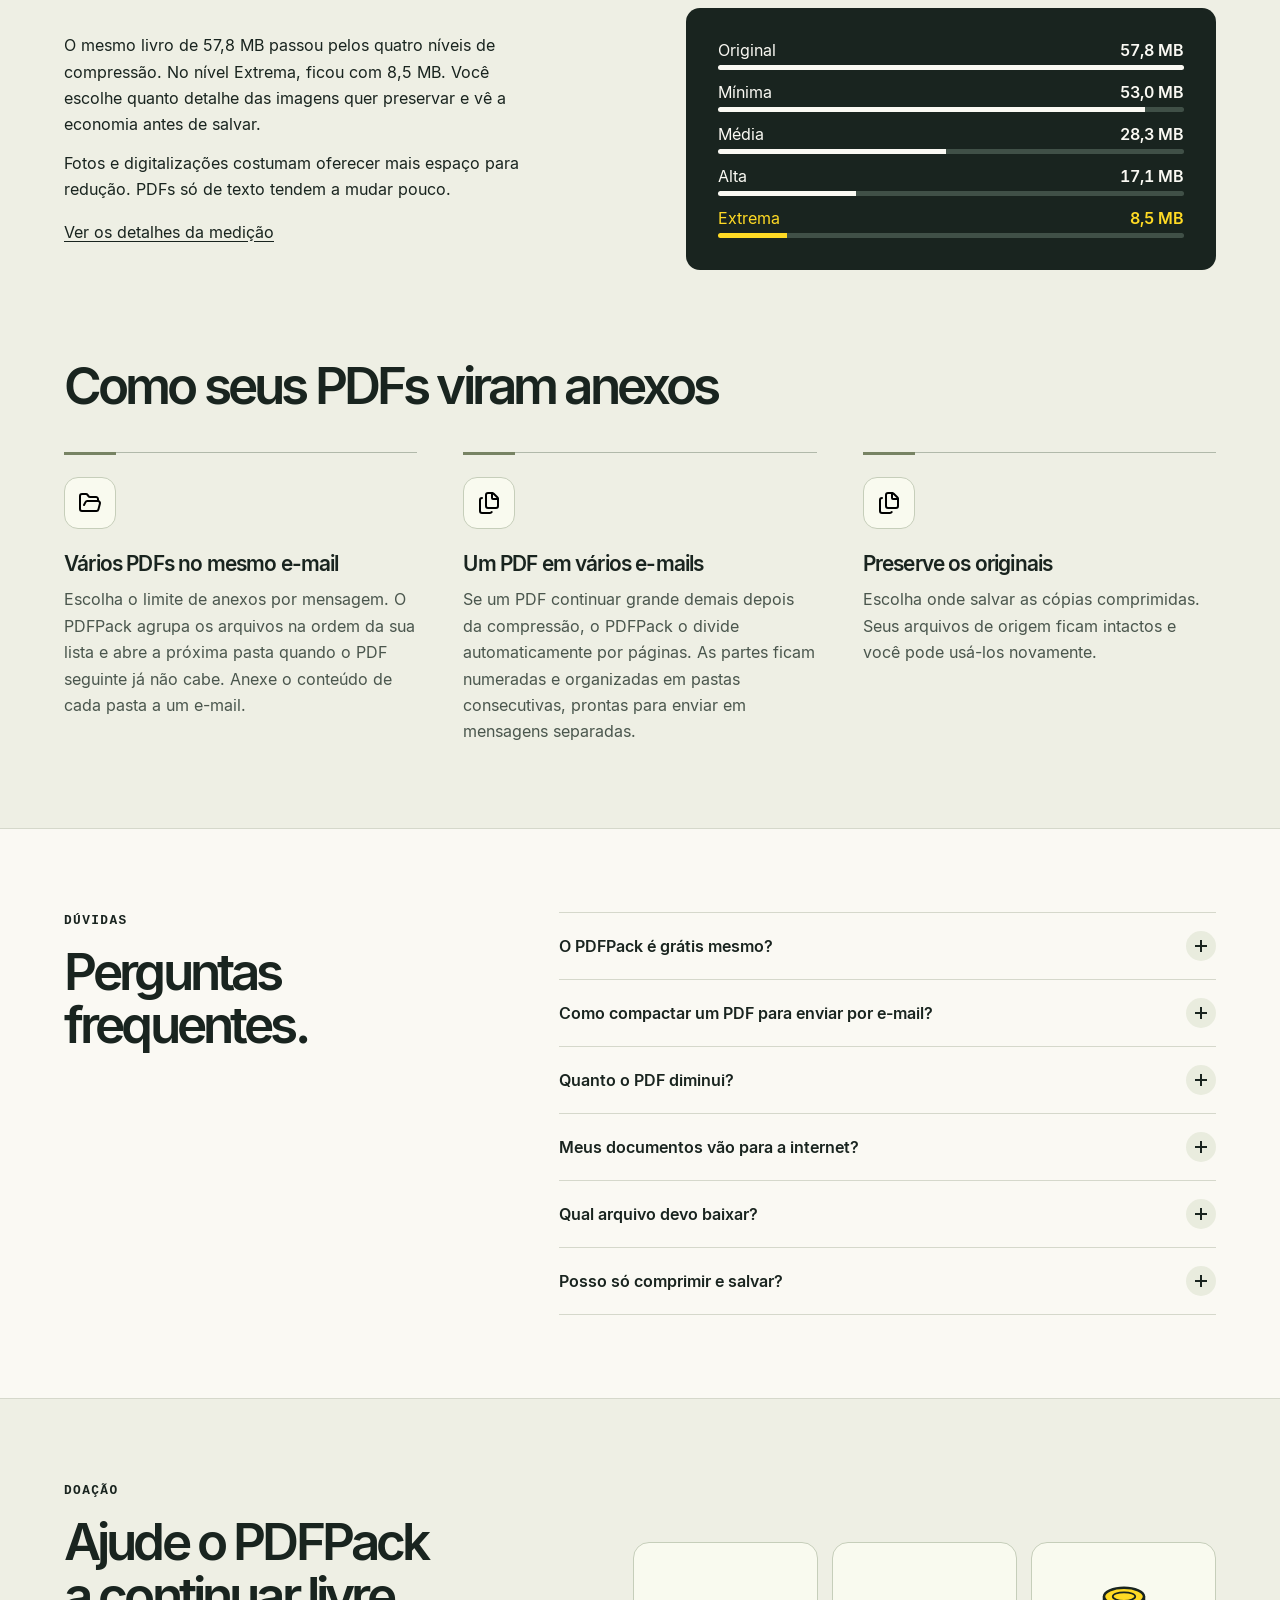
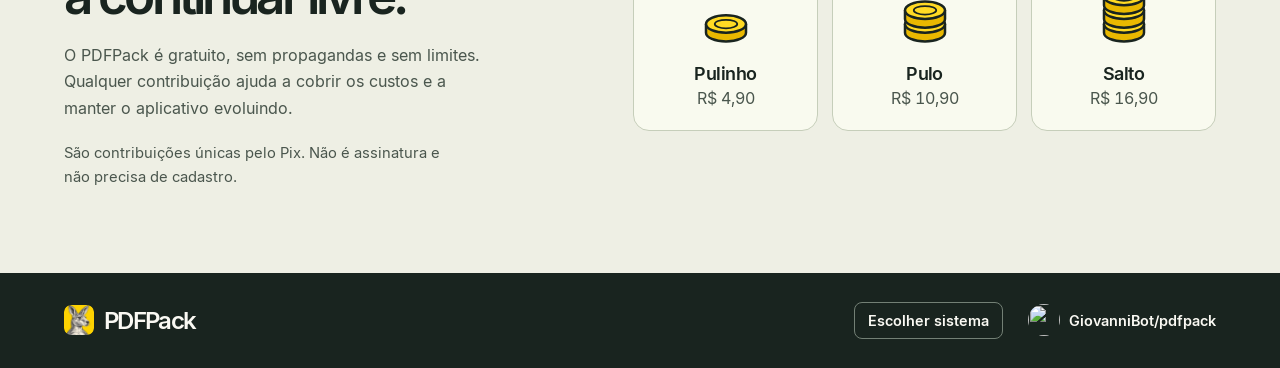
==== commit eb015c2a: "Página: medições novas, com a Mínima mais leve Co-Authored-By: Claude Opus 5.5 <noreply@anthropic.co" ====
--- a/index.html
+++ b/index.html
@@ -88,7 +88,7 @@
     "name": "Quanto o PDF diminui?",
     "acceptedAnswer": {
      "@type": "Answer",
-     "text": "Depende do conteúdo. PDFs com fotos e páginas digitalizadas costumam diminuir bastante: um livro ilustrado de 57,8 MB ficou com 9,8 MB no nível Extrema. PDFs só de texto já são leves e mudam pouco."
+     "text": "Depende do conteúdo. PDFs com fotos e páginas digitalizadas costumam diminuir bastante: um livro ilustrado de 57,8 MB ficou com 8,5 MB no nível Extrema. PDFs só de texto já são leves e mudam pouco."
     }
    },
    {
@@ -135,7 +135,7 @@
   <main id="principal" class="wrap hero">
     <div class="hero-copy">
       <h1><span class="eyebrow">Programa grátis para compactar PDF</span> PDFs leves.<br><em>Prontos para <br>enviar.</em></h1>
-      <p>Reduza o tamanho dos seus PDFs de graça, sem cadastro e sem limite de arquivos. Um livro ilustrado de <strong>57,8 MB ficou com 9,8 MB</strong> no PDFPack. Depois, deixe os anexos separados por e-mail, direto no seu computador.</p>
+      <p>Reduza o tamanho dos seus PDFs de graça, sem cadastro e sem limite de arquivos. Um livro ilustrado de <strong>57,8 MB ficou com 8,5 MB</strong> no PDFPack. Depois, deixe os anexos separados por e-mail, direto no seu computador.</p>
       <div class="actions">
         <a class="button primary" id="device-download" href="#baixar">Baixar para computador</a>
         <a class="watch demo-link" href="#demonstracao"><i class="triangle" aria-hidden="true"></i>Ver demonstração</a>
@@ -162,21 +162,21 @@
 </div></div>
 <section class="section wrap demo" id="demonstracao" aria-labelledby="demo-title">
   <div class="section-copy"><p class="kicker">Demonstração</p><h2 id="demo-title">Veja o PDFPack <br>em ação.</h2><p>Do primeiro arquivo à pasta pronta para anexar. Acompanhe o passo a passo em pouco mais de um minuto.</p><span class="runtime"><img src="media/clock.svg" alt="">1 min 03 s</span></div>
-  <div class="screen"><video controls playsinline preload="metadata" poster="media/emails.png" aria-label="Vídeo: como compactar PDF com o PDFPack" src="media/pdfpack-apresentacao.mp4">Seu navegador não reproduz o vídeo. <a href="media/pdfpack-apresentacao.mp4">Abrir apresentação</a></video></div>
+  <div class="screen"><video controls playsinline preload="metadata" poster="media/emails.png" aria-label="Vídeo: como compactar PDF com o PDFPack" src="media/pdfpack-apresentacao.mp4?v=2">Seu navegador não reproduz o vídeo. <a href="media/pdfpack-apresentacao.mp4?v=2">Abrir apresentação</a></video></div>
 </section>
 <section class="features" id="recursos" aria-labelledby="feature-title"><div class="wrap section">
-  <p class="kicker">Reduzir o tamanho do PDF</p><h2 id="feature-title">83% menor no teste<br> com um livro ilustrado.</h2>
+  <p class="kicker">Reduzir o tamanho do PDF</p><h2 id="feature-title">85% menor no teste<br> com um livro ilustrado.</h2>
   <div class="compression-result">
-    <div class="result-copy"><p>O mesmo livro de 57,8 MB passou pelos quatro níveis de compressão. No nível Extrema, ficou com 9,8 MB. Você escolhe quanto detalhe das imagens quer preservar e vê a economia antes de salvar.</p>
+    <div class="result-copy"><p>O mesmo livro de 57,8 MB passou pelos quatro níveis de compressão. No nível Extrema, ficou com 8,5 MB. Você escolhe quanto detalhe das imagens quer preservar e vê a economia antes de salvar.</p>
       <p>Fotos e digitalizações costumam oferecer mais espaço para redução. PDFs só de texto tendem a mudar pouco.</p>
-      <a href="https://github.com/GiovanniBot/pdfpack/blob/b46be76/README.md#compress%C3%A3o" target="_blank" rel="noopener">Ver os detalhes da medição</a>
+      <a href="https://github.com/GiovanniBot/pdfpack/blob/main/README.md#compress%C3%A3o" target="_blank" rel="noopener">Ver os detalhes da medição</a>
     </div>
     <dl class="size-chart" aria-label="Tamanho do mesmo livro antes e depois da compressão">
       <div style="--size:100%"><dt>Original</dt><dd>57,8 MB</dd></div>
-      <div style="--size:82.5%"><dt>Mínima</dt><dd>47,7 MB</dd></div>
-      <div style="--size:51.2%"><dt>Média</dt><dd>29,6 MB</dd></div>
-      <div style="--size:31.8%"><dt>Alta</dt><dd>18,4 MB</dd></div>
-      <div style="--size:17%"><dt>Extrema</dt><dd>9,8 MB</dd></div>
+      <div style="--size:91.7%"><dt>Mínima</dt><dd>53,0 MB</dd></div>
+      <div style="--size:49%"><dt>Média</dt><dd>28,3 MB</dd></div>
+      <div style="--size:29.6%"><dt>Alta</dt><dd>17,1 MB</dd></div>
+      <div style="--size:14.7%"><dt>Extrema</dt><dd>8,5 MB</dd></div>
     </dl>
   </div>
   <h2>Como seus PDFs viram anexos</h2>
@@ -190,7 +190,7 @@
   <div class="questions">
     <details><summary>O PDFPack é grátis mesmo?<span class="faq-icon" aria-hidden="true"></span></summary><div class="answer"><p>Sim. O PDFPack é gratuito e de código aberto: sem propagandas, sem marca d’água, sem cadastro e sem limite de arquivos ou de tamanho. Quem quiser pode apoiar com uma doação pelo Pix, mas nada fica bloqueado sem ela.</p></div></details>
     <details><summary>Como compactar um PDF para enviar por e-mail?<span class="faq-icon" aria-hidden="true"></span></summary><div class="answer"><p>Abra o PDFPack e arraste seus PDFs para a janela. Clique em Comprimir, escolha o nível (Mínima, Média, Alta ou Extrema) e veja quanto cada arquivo diminuiu. Se quiser, use Organizar para email para separar os anexos pelo limite do seu e-mail. Por fim, clique em Salvar.</p></div></details>
-    <details><summary>Quanto o PDF diminui?<span class="faq-icon" aria-hidden="true"></span></summary><div class="answer"><p>Depende do conteúdo. PDFs com fotos e páginas digitalizadas costumam diminuir bastante: um livro ilustrado de 57,8 MB ficou com 9,8 MB no nível Extrema. PDFs só de texto já são leves e mudam pouco.</p></div></details>
+    <details><summary>Quanto o PDF diminui?<span class="faq-icon" aria-hidden="true"></span></summary><div class="answer"><p>Depende do conteúdo. PDFs com fotos e páginas digitalizadas costumam diminuir bastante: um livro ilustrado de 57,8 MB ficou com 8,5 MB no nível Extrema. PDFs só de texto já são leves e mudam pouco.</p></div></details>
     <details><summary>Meus documentos vão para a internet?<span class="faq-icon" aria-hidden="true"></span></summary><div class="answer"><p>Não. A compressão e a organização acontecem no seu computador, sem enviar seus PDFs para nenhum site. O aplicativo só consulta a internet para verificar atualizações.</p></div></details>
     <details><summary>Qual arquivo devo baixar?<span class="faq-icon" aria-hidden="true"></span></summary><div class="answer"><p>No Windows, abra o arquivo .exe. No macOS, descompacte o .zip para encontrar o PDFPack.app. No Linux x86_64, extraia o .tar.gz e siga as instruções incluídas no pacote.</p></div></details>
     <details><summary>Posso só comprimir e salvar?<span class="faq-icon" aria-hidden="true"></span></summary><div class="answer"><p>Sim. Arraste os PDFs, escolha o nível de compressão e salve as cópias. A organização por e-mail é opcional, e seus arquivos originais ficam intactos.</p></div></details>
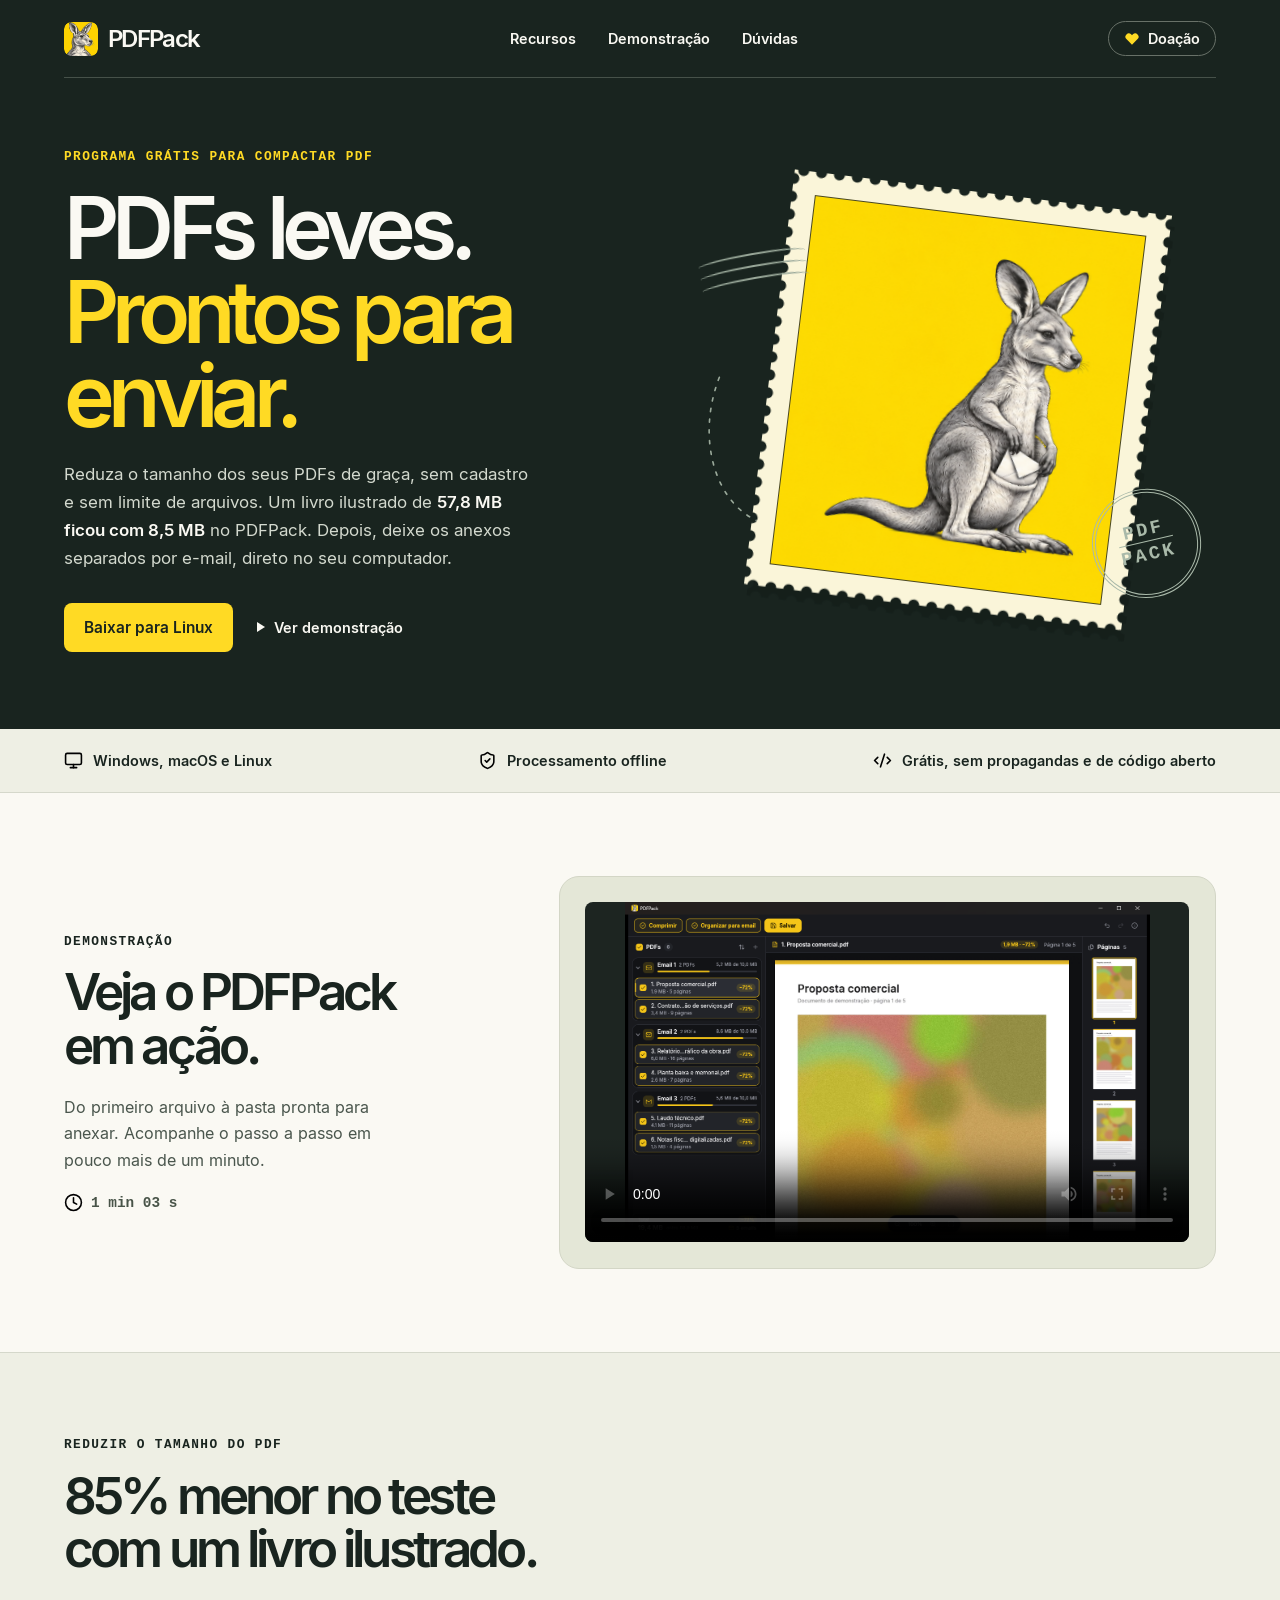
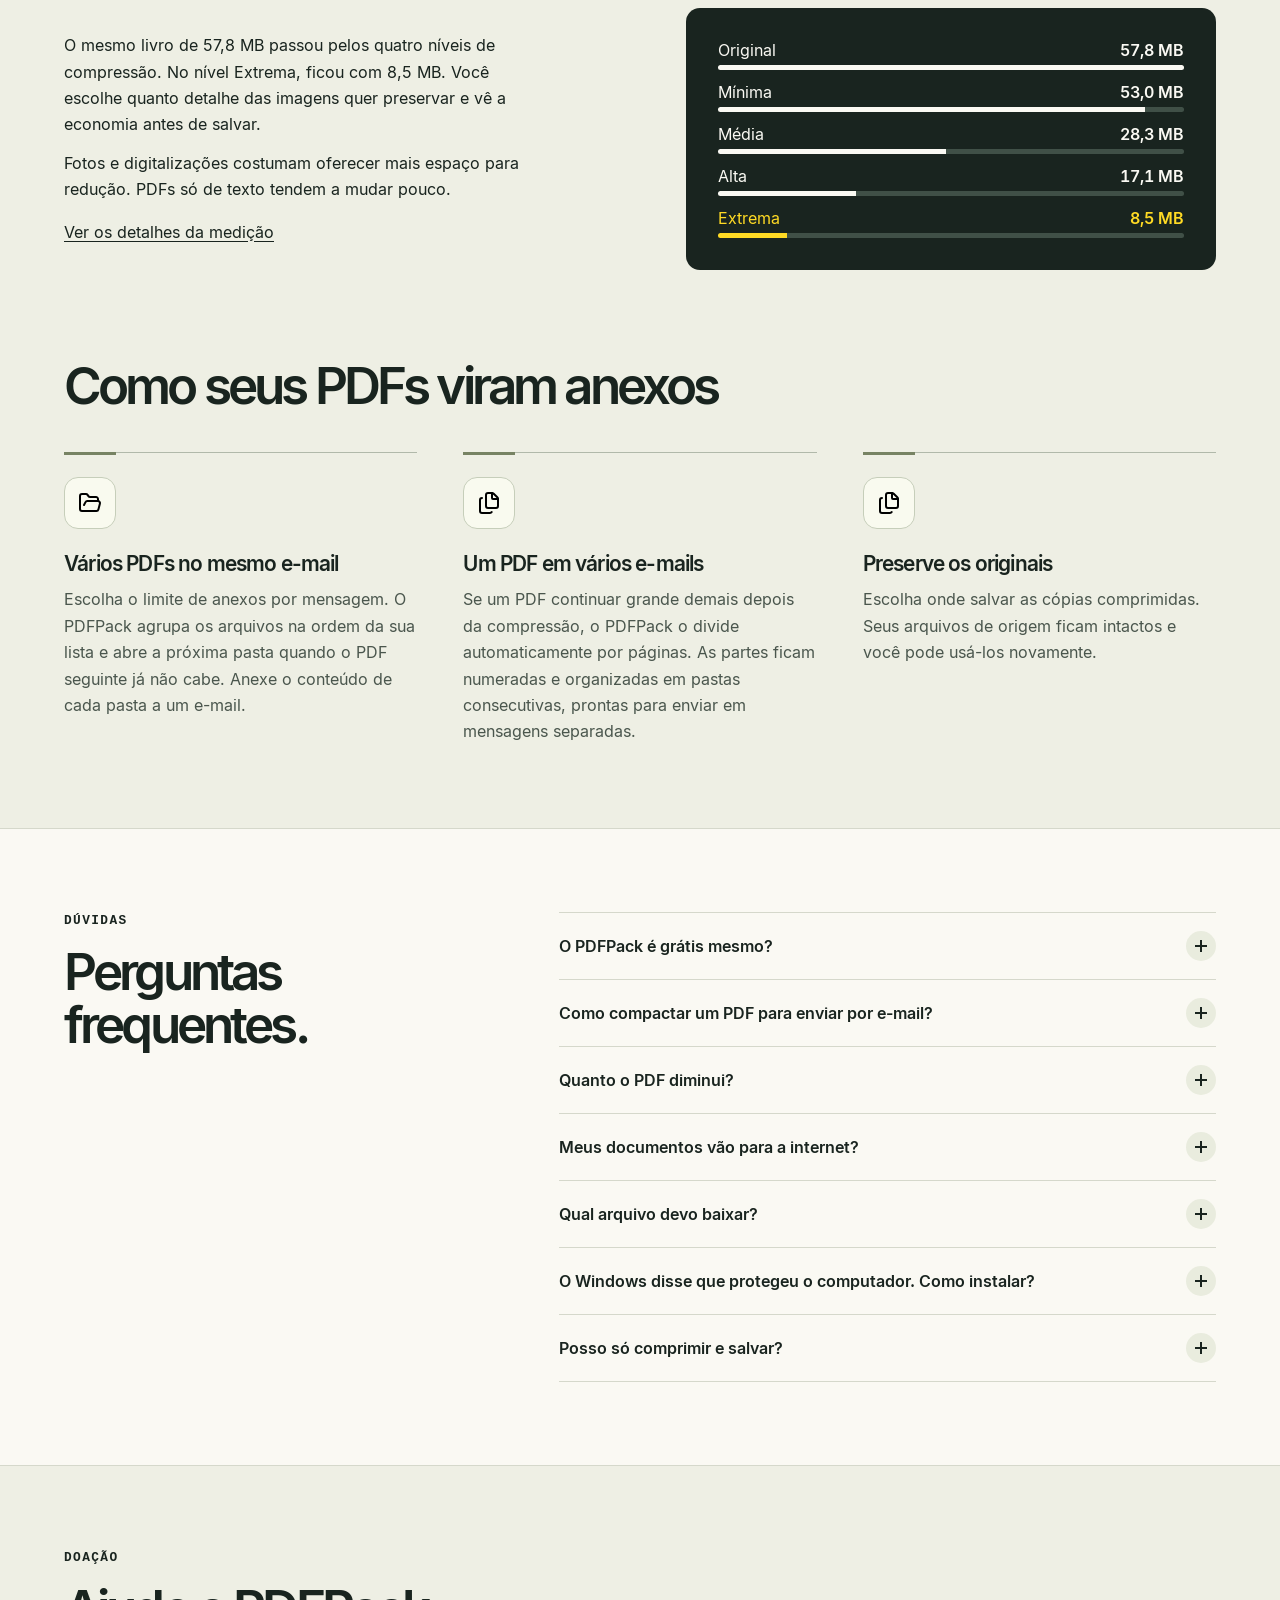
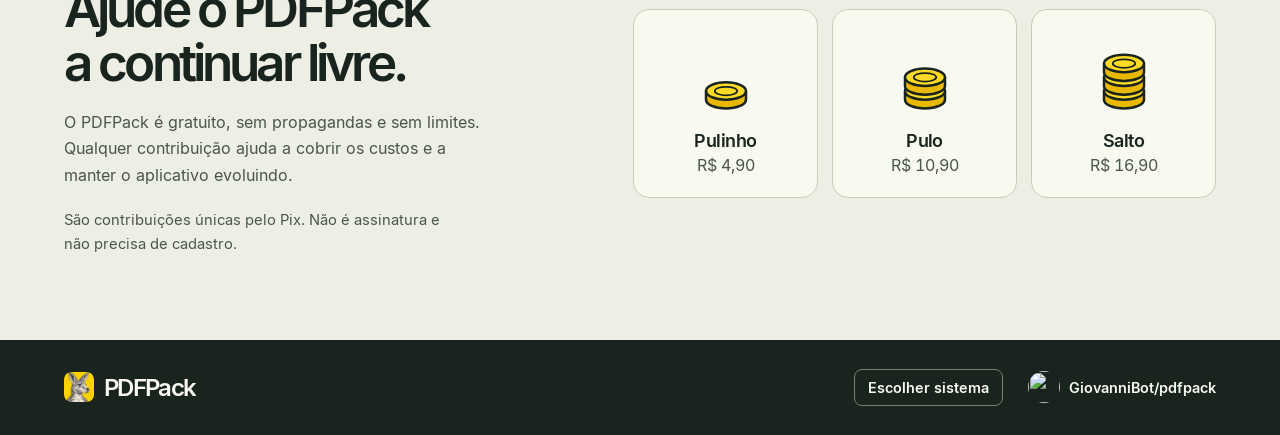
==== commit ffbe1829: "Download sem sair do site e FAQ sobre o aviso do SmartScreen Co-Authored-By: Claude Opus 5.5 <norepl" ====
--- a/index.html
+++ b/index.html
@@ -109,6 +109,14 @@
    },
    {
     "@type": "Question",
+    "name": "O Windows disse que protegeu o computador. Como instalar?",
+    "acceptedAnswer": {
+     "@type": "Answer",
+     "text": "Na janela azul \"O Windows protegeu o computador\", clique em Mais informações e depois em Executar assim mesmo. Se o navegador avisar que o arquivo não é baixado com frequência, escolha Manter. O aviso aparece porque o PDFPack é novo e não tem uma assinatura digital paga, que custa caro por ano para um projeto gratuito. O Windows avisa sobre todo programa que ainda tem poucos downloads, mesmo sem nada de errado com ele. Baixe sempre deste site ou da página oficial no GitHub, onde o código é aberto para qualquer pessoa conferir."
+    }
+   },
+   {
+    "@type": "Question",
     "name": "Posso só comprimir e salvar?",
     "acceptedAnswer": {
      "@type": "Answer",
@@ -193,6 +201,7 @@
     <details><summary>Quanto o PDF diminui?<span class="faq-icon" aria-hidden="true"></span></summary><div class="answer"><p>Depende do conteúdo. PDFs com fotos e páginas digitalizadas costumam diminuir bastante: um livro ilustrado de 57,8 MB ficou com 8,5 MB no nível Extrema. PDFs só de texto já são leves e mudam pouco.</p></div></details>
     <details><summary>Meus documentos vão para a internet?<span class="faq-icon" aria-hidden="true"></span></summary><div class="answer"><p>Não. A compressão e a organização acontecem no seu computador, sem enviar seus PDFs para nenhum site. O aplicativo só consulta a internet para verificar atualizações.</p></div></details>
     <details><summary>Qual arquivo devo baixar?<span class="faq-icon" aria-hidden="true"></span></summary><div class="answer"><p>No Windows, abra o arquivo .exe. No macOS, descompacte o .zip para encontrar o PDFPack.app. No Linux x86_64, extraia o .tar.gz e siga as instruções incluídas no pacote.</p></div></details>
+    <details><summary>O Windows disse que protegeu o computador. Como instalar?<span class="faq-icon" aria-hidden="true"></span></summary><div class="answer"><p>Na primeira vez, o Windows pode mostrar a janela azul “O Windows protegeu o computador”. Para continuar:</p><ol><li>Clique em <strong>Mais informações</strong>.</li><li>Clique em <strong>Executar assim mesmo</strong>.</li></ol><p>Se o navegador avisar que o arquivo “não é baixado com frequência”, abra a lista de downloads e escolha <strong>Manter</strong>.</p><p><strong>Por que o aviso aparece?</strong> O Windows avisa sobre todo programa novo que ainda tem poucos downloads e não tem uma assinatura digital paga, um certificado que custa caro todo ano para um projeto gratuito. O aviso não quer dizer que há algo errado com o PDFPack: o código é aberto para qualquer pessoa conferir, e o aplicativo funciona sem enviar seus PDFs para a internet. Baixe sempre por este site ou pela página oficial no GitHub.</p></div></details>
     <details><summary>Posso só comprimir e salvar?<span class="faq-icon" aria-hidden="true"></span></summary><div class="answer"><p>Sim. Arraste os PDFs, escolha o nível de compressão e salve as cópias. A organização por e-mail é opcional, e seus arquivos originais ficam intactos.</p></div></details>
   </div>
 </section>
@@ -218,10 +227,11 @@
     <h2 id="dialog-title">Baixar PDFPack</h2>
     <form method="dialog"><button class="close-dialog" aria-label="Fechar">×</button></form>
   </div>
+  <p class="download-status" id="download-status" role="status" hidden></p>
   <div class="platform-list">
-    <a data-system="windows" href="https://github.com/GiovanniBot/pdfpack/releases/latest/download/pdfpack.exe"><strong>Windows</strong><span>.exe</span></a>
-    <a data-system="macos" href="https://github.com/GiovanniBot/pdfpack/releases/latest/download/PDFPack-macos.zip"><strong>macOS</strong><span>.zip</span></a>
-    <a data-system="linux" href="https://github.com/GiovanniBot/pdfpack/releases/latest/download/pdfpack-linux-x86_64.tar.gz"><strong>Linux</strong><span>x86_64 · .tar.gz</span></a>
+    <a data-system="windows" target="_blank" rel="noopener" href="https://github.com/GiovanniBot/pdfpack/releases/latest/download/pdfpack.exe"><strong>Windows</strong><span>.exe</span></a>
+    <a data-system="macos" target="_blank" rel="noopener" href="https://github.com/GiovanniBot/pdfpack/releases/latest/download/PDFPack-macos.zip"><strong>macOS</strong><span>.zip</span></a>
+    <a data-system="linux" target="_blank" rel="noopener" href="https://github.com/GiovanniBot/pdfpack/releases/latest/download/pdfpack-linux-x86_64.tar.gz"><strong>Linux</strong><span>x86_64 · .tar.gz</span></a>
   </div>
 </dialog>
 <dialog id="pix-dialog" aria-labelledby="pix-title">
--- a/styles.css
+++ b/styles.css
@@ -89,6 +89,8 @@
 .platform-list a { padding: 14px; border: 1px solid var(--rule); border-radius: 8px; }
 .platform-list a:is(:hover,:focus-visible) { background: var(--sun); }
 .platform-list span { font-size: .85rem; }
+.download-status { margin-top: 16px; padding: 12px 14px; border-radius: 8px; background: #fff6c2; line-height: 1.45; }
+.platform-list a.chosen { border-color: #19241f; }
 .demo-link { width: fit-content; }
 .footer-repo { display: inline-flex; align-items: center; gap: 9px; }
 .footer-repo img { border-radius: 50%; object-fit: cover; }
@@ -171,6 +173,8 @@
 .questions summary:focus-visible .faq-icon { outline: 2px solid currentColor; outline-offset: 3px; }
 .answer { min-height: 0; overflow: hidden; }
 .answer p { margin: 0; padding: 0 40px 20px 0; }
+.answer ol { margin: -8px 0 20px; padding: 0 40px 0 22px; }
+.answer li + li { margin-top: 4px; }
 
 @keyframes carry-envelope {
   0% { offset-distance: 0%; opacity: 0; }
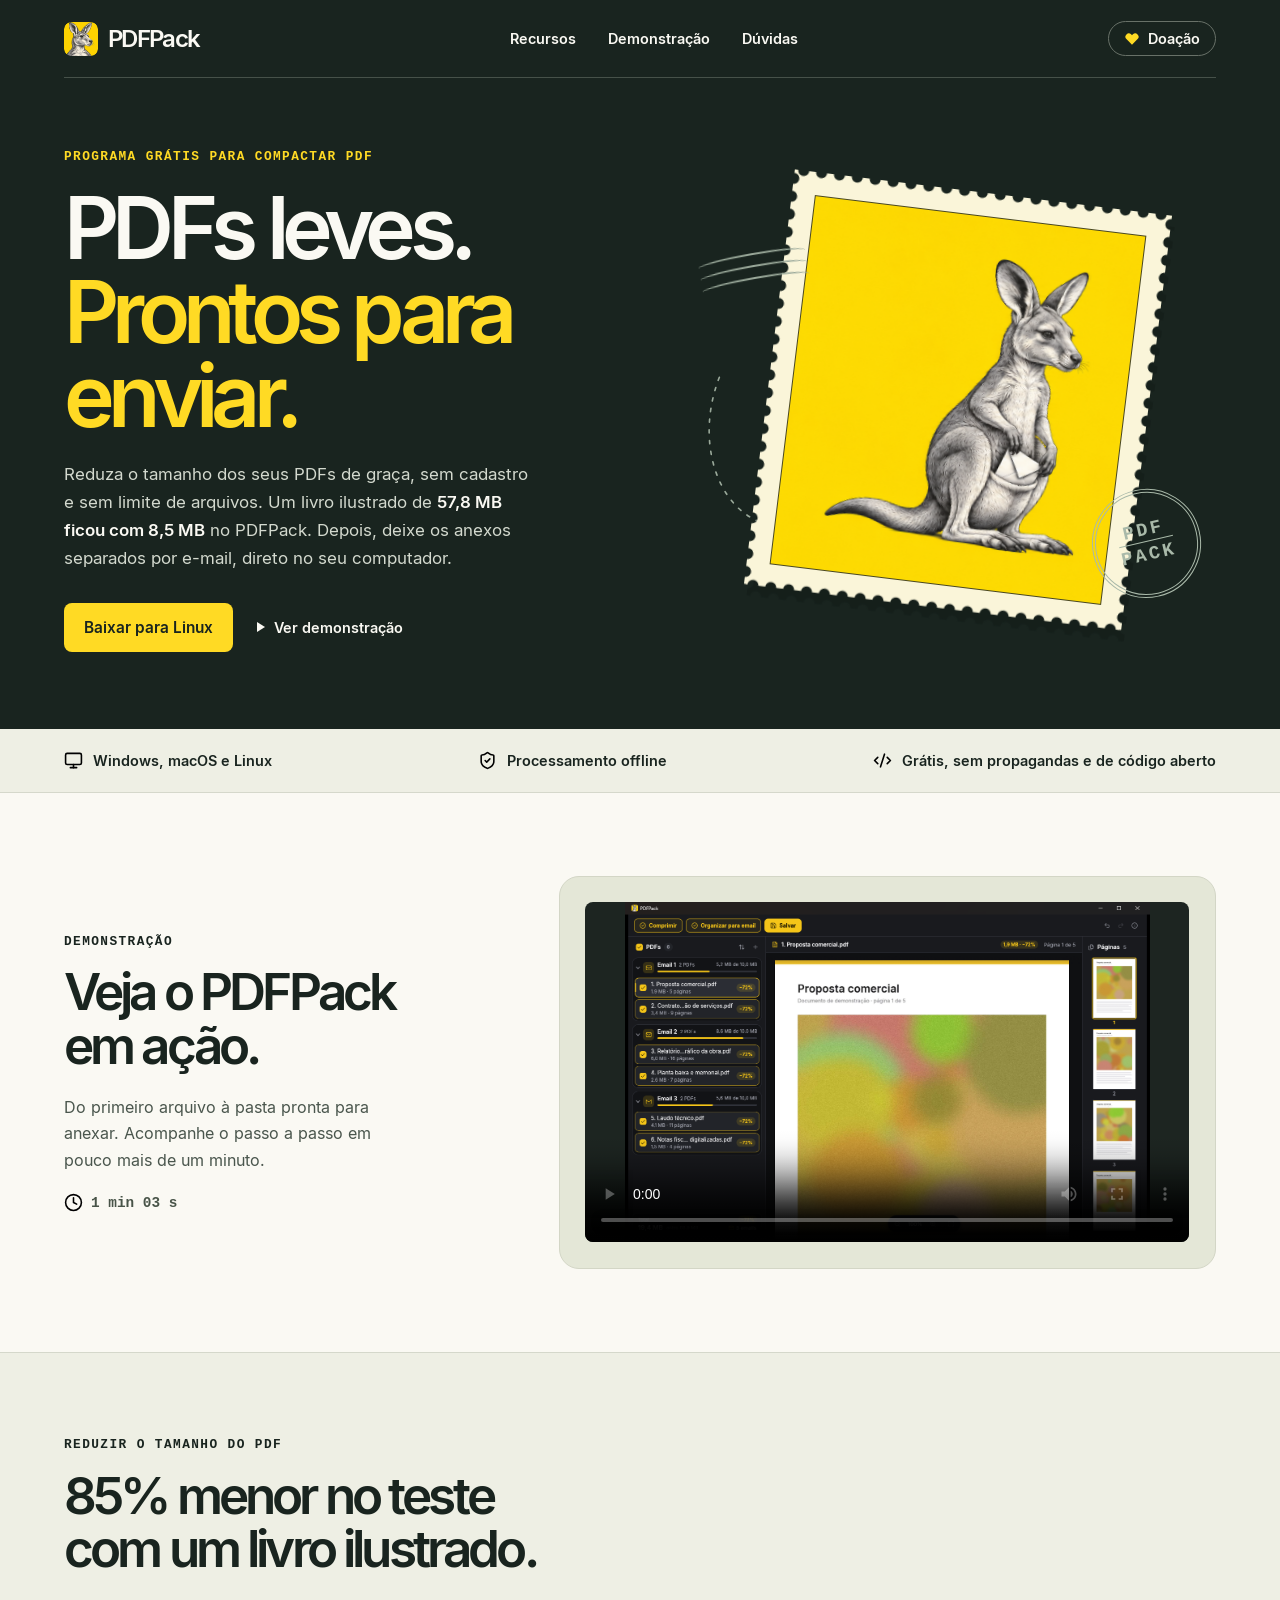
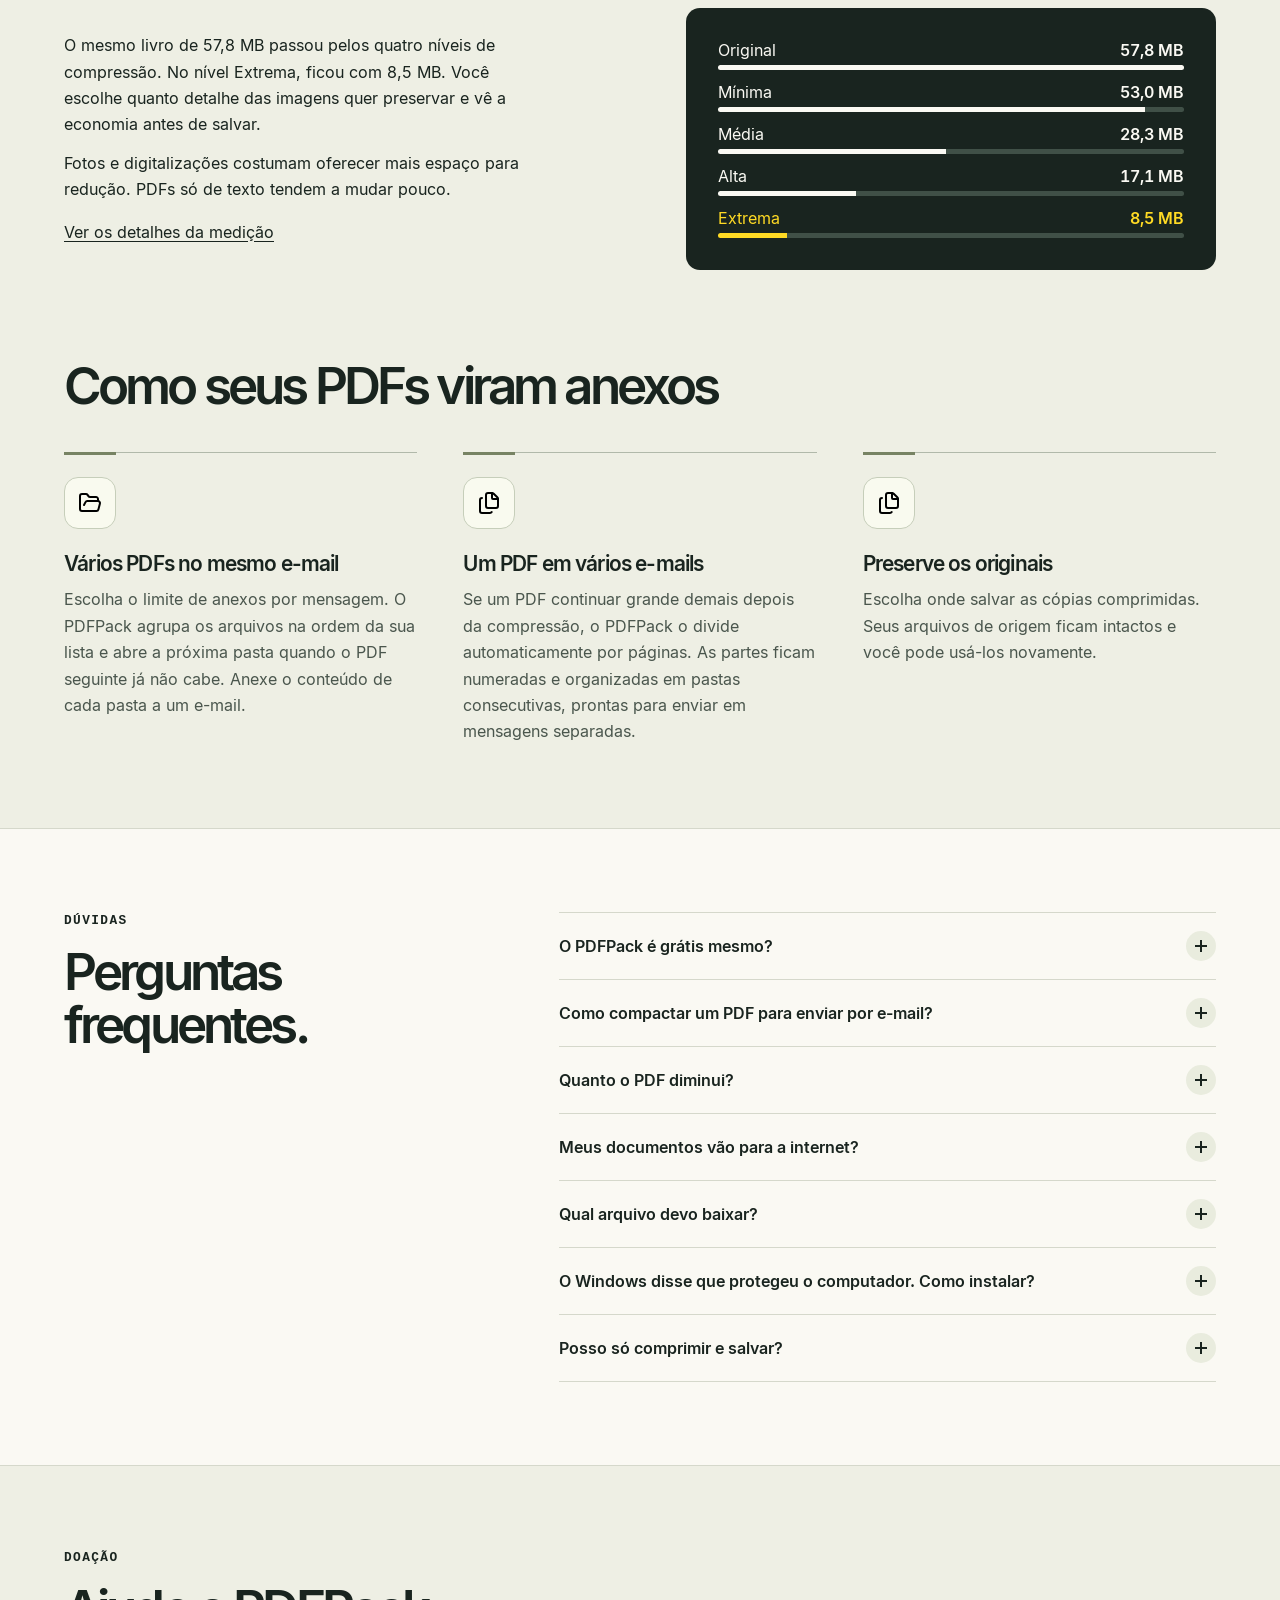
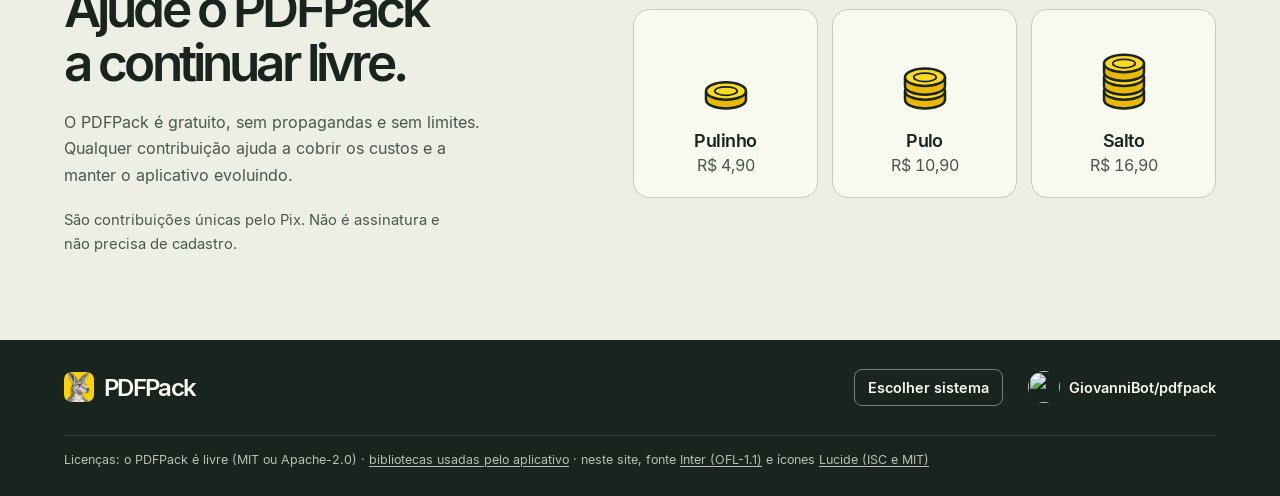
==== commit 78d28501: "Rodapé com as licenças do aplicativo e do site Co-Authored-By: Claude Opus 5.5 <noreply@anthropic.co" ====
--- a/index.html
+++ b/index.html
@@ -221,7 +221,9 @@
     <img src="https://avatars.githubusercontent.com/u/69661645?v=4&amp;s=80" width="32" height="32" alt="" loading="lazy">
     GiovanniBot/pdfpack
   </a>
-</div></footer>
+</div>
+<p class="wrap credits">Licenças: o PDFPack é livre (MIT ou Apache-2.0) · <a href="https://github.com/GiovanniBot/pdfpack/blob/main/apps/pdfpack/LICENCAS-DE-TERCEIROS.txt" target="_blank" rel="noopener">bibliotecas usadas pelo aplicativo</a> · neste site, fonte <a href="media/OFL-Inter.txt" target="_blank">Inter (OFL-1.1)</a> e ícones <a href="media/LICENSE-lucide.txt" target="_blank">Lucide (ISC e MIT)</a></p>
+</footer>
 <dialog id="download-dialog" aria-labelledby="dialog-title">
   <div class="dialog-heading">
     <h2 id="dialog-title">Baixar PDFPack</h2>
--- a/styles.css
+++ b/styles.css
@@ -94,6 +94,9 @@
 .demo-link { width: fit-content; }
 .footer-repo { display: inline-flex; align-items: center; gap: 9px; }
 .footer-repo img { border-radius: 50%; object-fit: cover; }
+.credits { margin-top: 0; margin-bottom: 0; padding-block: 14px 26px; border-top: 1px solid #ffffff1f; font-size: .78rem; line-height: 1.6; color: #b9bfb3; }
+.credits a { text-decoration: underline; text-underline-offset: 2px; }
+.credits a:hover { color: var(--sun); }
 .hero-copy strong { color: var(--paper); }
 .compression-result {
   display: grid;
